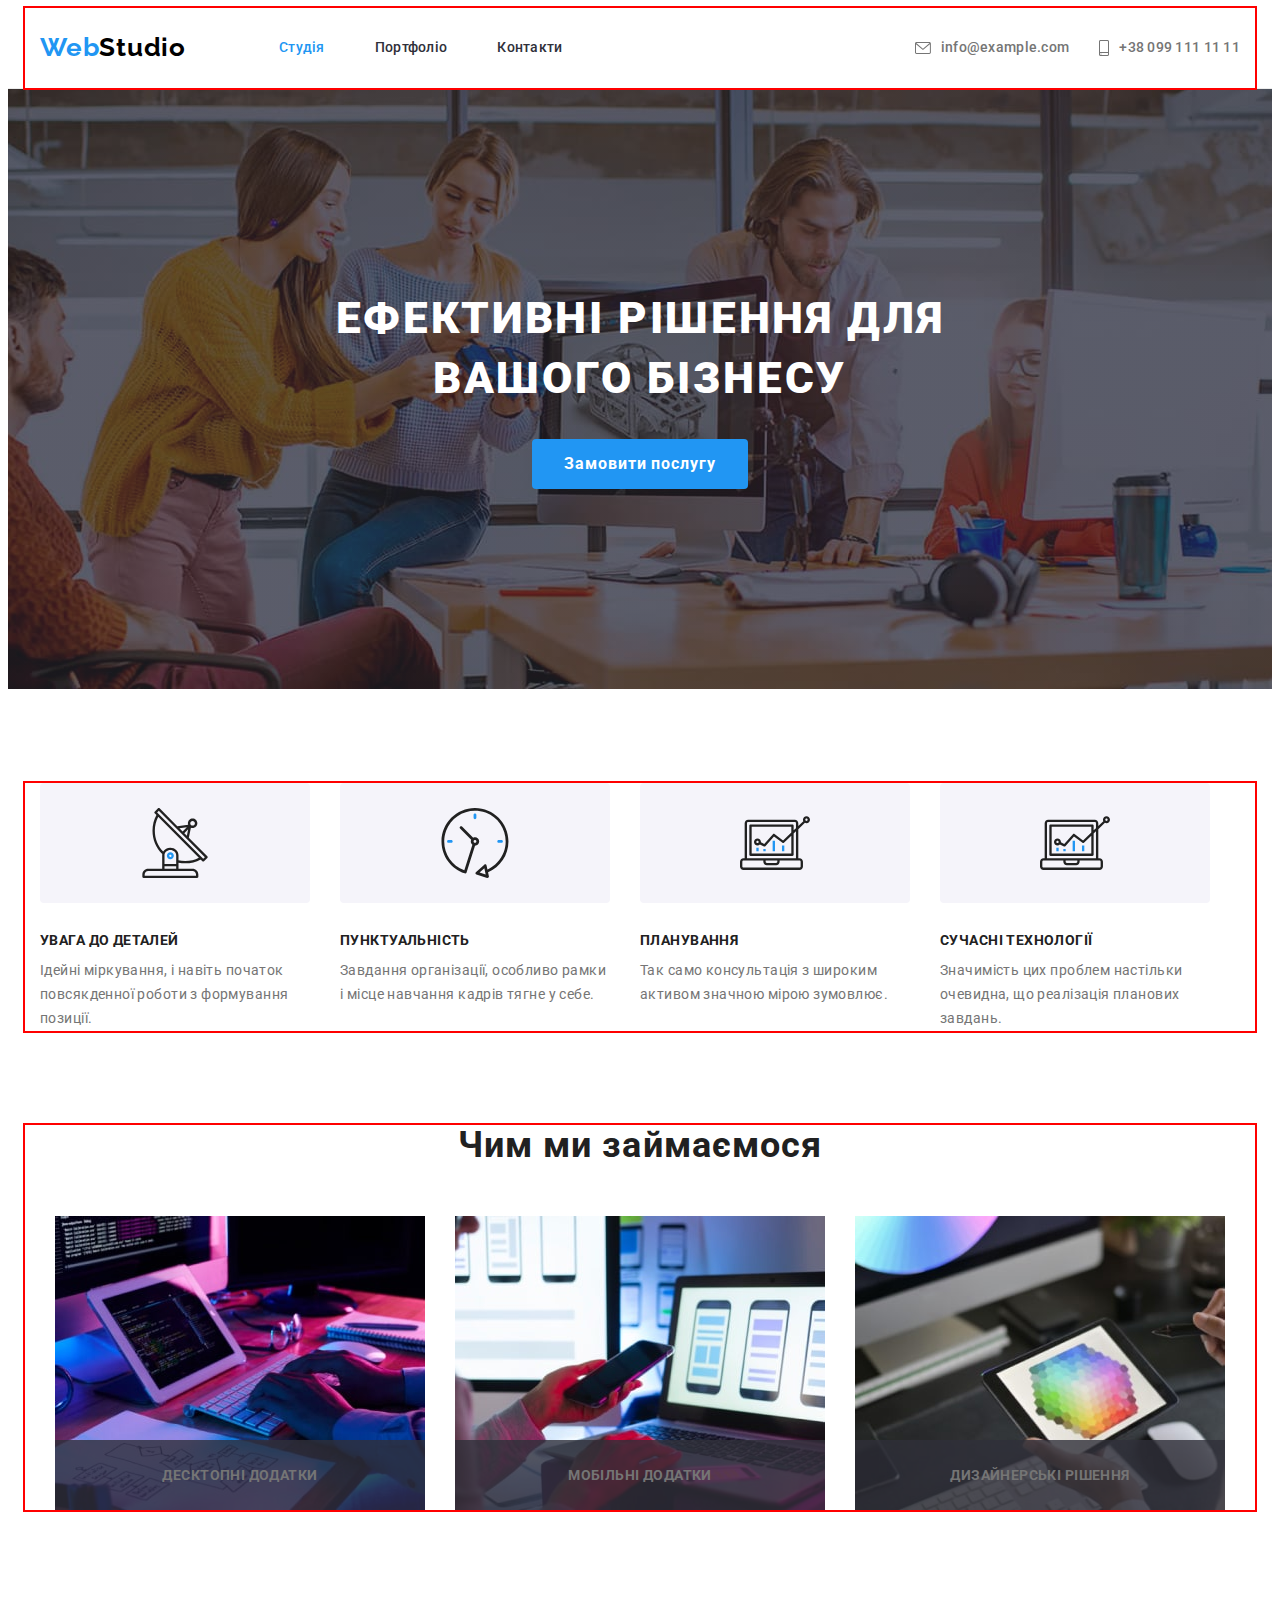
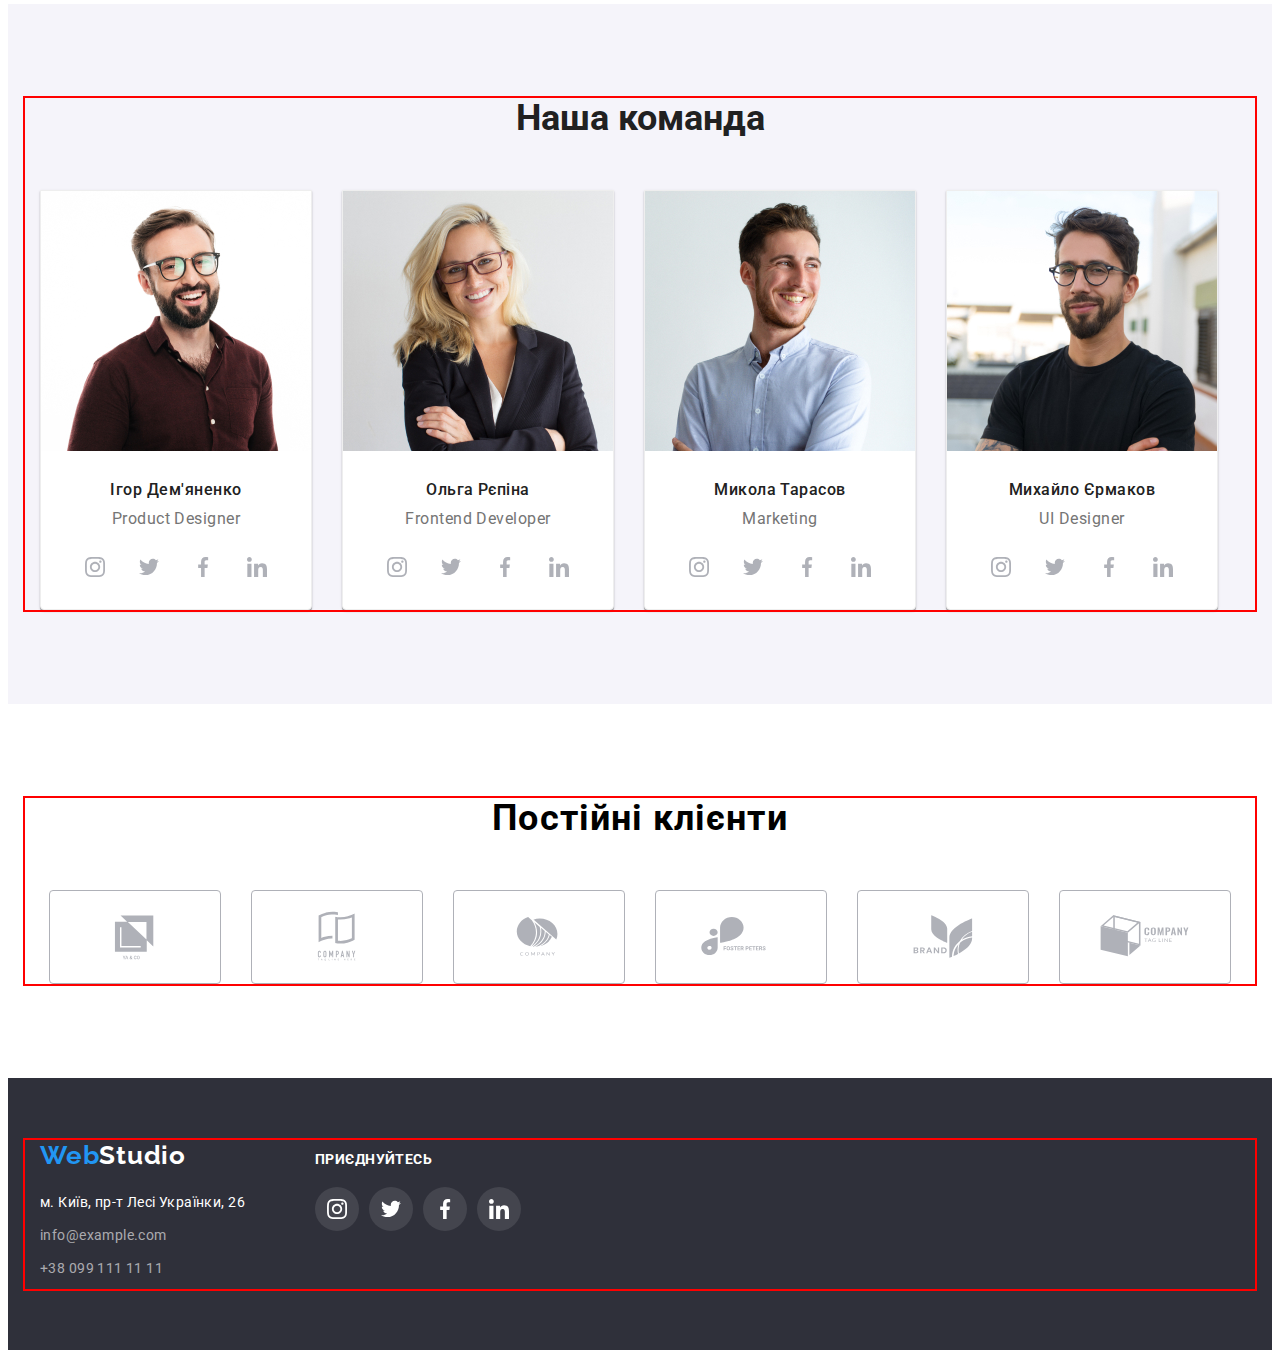
==== index.html @ c5086f55 "add" ====
<!DOCTYPE html>
<html lang="en">
<head>
    <meta charset="UTF-8">
    <meta http-equiv="X-UA-Compatible" content="IE=edge">
    <meta name="viewport" content="width=device-width, initial-scale=1.0">
    <title>WebStudio</title>
    <link rel="preconnect" href="https://fonts.googleapis.com"/>
<link rel="preconnect" href="https://fonts.gstatic.com" crossorigin/>
<link href="https://fonts.googleapis.com/css2?family=Raleway:wght@700&family=Roboto:wght@400;500;700;900&display=swap" rel="stylesheet">
<link
rel="stylesheet"
href="https://cdnjs.cloudflare.com/ajax/libs/modern-normalize/1.1.0/modern-normalize.min.css"
integrity="sha512-wpPYUAdjBVSE4KJnH1VR1HeZfpl1ub8YT/NKx4PuQ5NmX2tKuGu6U/JRp5y+Y8XG2tV+wKQpNHVUX03MfMFn9Q=="
crossorigin="anonymous"
referrerpolicy="no-referrer"
/>

<link
rel="stylesheet"
href="https://cdnjs.cloudflare.com/ajax/libs/animate.css/4.1.1/animate.min.css"
/>
<link href="https://unpkg.com/aos@2.3.1/dist/aos.css" rel="stylesheet">
<link rel="stylesheet" href="./css/index.css" />
</head>
<body>
   

        <!--======================HEADER======================================-->
 
       <header class="header-page">
        
             <div class="container main">
            <a class="header-logo" href="index.html">Web<span class="logo-accent">Studio</span></a>
            
            <nav class="nav-container">
            <ul class="site-nav list">
            <li class="item">
                <a href="index.html" class= "current link">Студія</a>
            </li>
            <li class="item">
                <a href="portfolio.html" class=" link">Портфоліо</a>
            </li>
            <li class="item">
                <a href="index.html" class=" link">Контакти</a>
            </li>
         

    </ul>
    </nav>
       <ul class="header-contact">
            <li class="item">
                <a href="mailto:info@example.com" class="link">
                    <svg class="smartphone-icon icon" width="16" height="12">
                        <use href="./images/icons.svg#icon-envelope-1">

                        </use></svg>info@example.com</a></li>
            
            <li class="item">
                <a href="tel:+380991111111" class="link">
                    <svg class="smartphone-icon icon" width="10" height="16">
                        <use href="./images/icons.svg#icon-smartphone-1">

                        </use></svg>+38 099 111 11 11</a></li>
        </ul>
    
    
</div>
    
    


</header>
  

<main>

    <!--===========================HERO=======================================-->
    
    
            <section class="hero">
                <div class="hero-content">
                
                    <h1 class="hero-title">
                        Ефективні рішення для  вашого бізнесу
                    </h1>
                    <button class="button primary btn"  data-modal-open type="button"  >Замовити послугу</button>
                
                </section>
            </div>
        
        
     
        
        <!--======================FEATURES=====================================-->
        
            <section class="features">
             <div class="container">   
                <ul class="features-list list">
                
            <li class="item">
                <div class="features-box">
                    <svg class="features-pic" width="70" height="70">
                        <use href="./images/icons.svg#icon-antenna">

                        </use>
                    </svg>
                </div>
                    <h3 class="features-title">
                    увага до деталей</h3>
                
                  
                    
                <p class="features-text">
                    Ідейні міркування, і навіть початок 
                    повсякденної роботи з формування позиції.
                
                </p>
                
            </li>
            
                <li class="item">
                    <div class="features-box">
                        <svg class="features-pic" width="70" height="70">
                            <use href="./images/icons.svg#icon-clock">
    
                            </use>
                        </svg>
                    </div>
            <h3 class="features-title">
                    пунктуальність</h3>
                
                <p class="features-text">
                    Завдання організації, особливо рамки і
                     місце навчання кадрів тягне у себе.
                </p></li>
    
                
                <li class="item">
                    <div class="features-box">
                        <svg class="features-pic" width="70" height="70">
                            <use href="./images/icons.svg#icon-diagram">
    
                            </use>
                        </svg>
                    </div>
                <h3 class="features-title">
                    планування
                </h3>
                
                    <p class="features-text">
                    Так само консультація з широким
                     активом значною мірою зумовлює.
                    </p> 
                </li>
    
                <li class="item">
                    <div class="features-box">
                        <svg class="features-pic" width="70" height="70">
                            <use href="./images/icons.svg#icon-diagram">
    
                            </use>
                        </svg>
                    </div>
                <h3 class="features-title">
                    Сучасні технології
                </h3>
    
                 <p class="features-text">
    
                        Значимість цих проблем настільки очевидна,
                         що реалізація планових завдань.
                    </p>
    
    
    
                </li>
    
                   
    
                
    
                </ul>
    </div>
            </section>
        

       
       <!--============================FEATURES================================================-->
       
       
        
            <section class="section">
              <div class="container">  
                  <h2 class="section-title">
                    Чим ми займаємося
                  </h2> 
                <ul class="section-list">
                    <li class="section-item">
                        
                        <img src="./images/img-1.jpg" alt="написання програм" width="370" height="294"/>
                        <p class="picture">Десктопні додатки</p>
                    </li> 
                    <li class="section-item">
                        <p class="picture">Мобільні додатки</p>
                        <img src="./images/img-2.jpg" alt="написання застосунків" width="370" height="294"/>
                    </li> 
                    
                    <li class="section-item">
                        <p class="picture">Дизайнерські рішення</p>
                        <img src="./images/img-3.jpg" alt="Дизайнерські рішення" width="370" height="294"/>
                    </li>
                </ul>
            </div>
            </section>
        



        <!--==================================TEAM=====================================================-->
       
            <section class="team">
              <div class="container">  
                <h2 class="team-title">
                    Наша команда
                </h2>
    
                <ul class="team-list">
                    <li class="team-item">
                        <img src="./images/team-img-1.jpg" alt="igor" />
                        <div class="peter">
                        <h3 class="team-name">Ігор Дем'яненко</h3>
                        <p class="team-position">
                            Product Designer
                        </p>
                        <ul class="team-social">
                            <li class="social-item">
                                <a class="social-link" href="">
                                    <svg class="social-icon" width="20" height="20">
                                    <use href="./images/icons.svg#icon-instagram">

                                    </use>
                                </a></svg></li>
                            <li class="social-item">
                                <a class="social-link" href="">
                                    <svg class="social-icon" width="20" height="20">
                                    <use href="./images/icons.svg#icon-twitter">

                                    </use>
                                </a></svg></li>
                            <li class="social-item">
                                <a class="social-link" href="">
                                    <svg class="social-icon" width="20" height="20">
                                    <use href="./images/icons.svg#icon-facebook">

                                    </use>
                                </a></svg></li>
                            <li class="social-item">
                                <a class="social-link" href="">
                                    <svg class="social-icon" width="20" height="20">
                                        <use href="./images/icons.svg#icon-linkedin">  

                                        </use></svg>
                                </a></li>
    
                        </ul></div>
    
    
                    </li> 
                    <li class="team-item">
                        <img src="./images/team-img-2.jpg" alt="olga"/>
                        <div class="peter">
                        <h3 class="team-name">Ольга Рєпіна</h3>
                        <p class="team-position">
                            Frontend Developer
                        </p>
                        <ul class="team-social">
                            <li class="social-item">
                                <a class="social-link" href="">
                                    <svg class="social-icon" width="20" height="20">
                                    <use href="./images/icons.svg#icon-instagram">

                                    </use>
                                </a></svg></li>
                            <li class="social-item">
                                <a class="social-link" href="">
                                    <svg class="social-icon" width="20" height="20">
                                    <use href="./images/icons.svg#icon-twitter">

                                    </use>
                                </a></svg></li>
                            <li class="social-item">
                                <a class="social-link" href="">
                                    <svg class="social-icon" width="20" height="20">
                                    <use href="./images/icons.svg#icon-facebook">

                                    </use>
                                </a></svg></li>
                            <li class="social-item">
                                <a class="social-link" href="">
                                    <svg class="social-icon" width="20" height="20">
                                        <use href="./images/icons.svg#icon-linkedin">  

                                        </use></svg>
                                </a></li>
                        </ul></div>
                    </li>
                    <li class="team-item">
                        <img src="./images/team-img-3.jpg" alt="nikolay"/>
                        <div class="peter">
                        <h3 class="team-name">Микола Тарасов</h3>
                        <p class="team-position">
                            Marketing
                        </p>
                    <ul class="team-social">
                        <li class="social-item">
                            <a class="social-link" href="">
                                <svg class="social-icon" width="20" height="20">
                                <use href="./images/icons.svg#icon-instagram">

                                </use>
                            </a></svg></li>
                        <li class="social-item">
                            <a class="social-link" href="">
                                <svg class="social-icon" width="20" height="20">
                                <use href="./images/icons.svg#icon-twitter">

                                </use>
                            </a></svg></li>
                        <li class="social-item">
                            <a class="social-link" href="">
                                <svg class="social-icon" width="20" height="20">
                                <use href="./images/icons.svg#icon-facebook">

                                </use>
                            </a></svg></li>
                        <li class="social-item">
                            <a class="social-link" href="">
                                <svg class="social-icon" width="20" height="20">
                                    <use href="./images/icons.svg#icon-linkedin">  

                                    </use></svg>
                            </a></li>
                    </ul>    
                    </div>
                    </li>
    
                    <li class="team-item">
                        <img src="./images/team-img-4.jpg" alt="mihail"/>
                        <div class="peter">
                        <h3 class="team-name">Михайло Єрмаков</h3>
                        <p class="team-position">
                            UI Designer
                        </p>
                     <ul class="team-social">
                        <li class="social-item">
                            <a class="social-link" href="">
                                <svg class="social-icon" width="20" height="20">
                                <use href="./images/icons.svg#icon-instagram">

                                </use>
                            </a></svg></li>
                        <li class="social-item">
                            <a class="social-link" href="">
                                <svg class="social-icon" width="20" height="20">
                                <use href="./images/icons.svg#icon-twitter">

                                </use>
                            </a></svg></li>
                        <li class="social-item">
                            <a class="social-link" href="">
                                <svg class="social-icon" width="20" height="20">
                                <use href="./images/icons.svg#icon-facebook">

                                </use>
                            </a></svg></li>
                        <li class="social-item">
                            <a class="social-link" href="">
                                <svg class="social-icon" width="20" height="20">
                                    <use href="./images/icons.svg#icon-linkedin">  

                                    </use></svg>
                            </a></li>
                     </ul></div>   
                    </li>
                </ul>
    </div>
    
            </section>

        <!--==================================================CLIENTS==================================================-->

            <section class="client section">
                <div class="container">
                    
                    <h2 class="client-title">
                        Постійні клієнти
                    </h2>
                    <ul class="client-list list">
                        <li class="client-item list">
                            <a class="client-size">
                            <svg class="client-icon" width="100" height="60">
                                <use href="./images/icons.svg#icon-Logo-1"></use>
                            </svg></a>


                        </li>
                        <li class="client-item list">
                            <a class="client-size">
                                <svg class="client-icon" width="100" height="60">
                                    <use href="./images/icons.svg#icon-logo-2"></use>
                                </svg>
                            </a>

                        </li>
                        <li class="client-item list">
                            <a class="client-size">
                                <svg class="client-icon" width="100" height="60">
                                    <use href="./images/icons.svg#icon-logo-3"></use>
                                </svg>
                            </a>

                        </li>
                        <li class="client-item list">
                            <a class="client-size">
                                <svg class="client-icon" width="100" height="60">
                                    <use href="./images/icons.svg#icon-Logo-4"></use>
                                </svg>
                            </a>

                        </li>
                        <li class="client-item list">
                            <a class="client-size">
                                <svg class="client-icon" width="100" height="60">
                                    <use href="./images/icons.svg#icon-Logo-5"></use>
                                </svg>
                            </a>

                        </li>
                        <li class="client-item list">
                            <a class="client-size">
                                <svg class="client-icon" width="100" height="60">
                                    <use href="./images/icons.svg#icon-Logo-6"></use>
                                </svg>
                            </a>

                        </li>
                        

                    </ul>
                    
                    

                    

                </div>

            </section>
            
        </main>
       


    <!--==================================FOOTER=========================================-->
    
    <footer class="footer">
        
        <div class="container">
            <div class="footer-content">
            <a class="footer-logo" href="index.html">Web<span class="footer-logo-accent">Studio</span></a>
             <address class="footer-address">
                <ul>
                <li><a href="https://goo.gl/maps/PpddBH2XxNR83ZDW7" target="_blank" rel="noopener noreferrer nofollow" class="footer-address-link">м. Київ, пр-т Лесі Українки, 26</a></li>
    
                
                    <li><a href="mailto:info@example.com" class="footer-address-contact">info@example.com</a></li>
                    <li><a href="tel:+380991111111" class="footer-address-contact">+38 099 111 11 11</a></li>
                </ul>
             </address>
            </div>
             <div class="footer-social">
                
                    <p class="footer-title">приєднуйтесь</p>
                    <ul class="footer-list list" >
                    <li class="footer-item">
                        <a class="footer-link" href="">
                    <svg class="footer-icon" width="20" height="20">
                        <use href="./images/icons.svg#icon-instagram"></use>
                    </svg></a>

                    </li>

                    <li class="footer-item">
                        <a class="footer-link" href="">
                    <svg class="footer-icon" width="20" height="20">
                        <use href="./images/icons.svg#icon-twitter"></use>
                    </svg></a>

                    </li>

                    <li class="footer-item">
                        <a class="footer-link" href="">
                    <svg class="footer-icon" width="20" height="20">
                        <use href="./images/icons.svg#icon-facebook"></use>
                    </svg></a>

                    </li>

                    <li class="footer-item">
                        <a class="footer-link" href="">
                            <svg class="footer-icon" width="20" height="20">
                                <use href="./images/icons.svg#icon-linkedin">  

                                </use></svg>
                        </a></li>

                    
                    



                    </ul>
             </div>
           </div>
        </div> 
         
    </footer>
    <div class="backdrop is-hidden" data-modal>
        <div class="modal">
            <button type="button" class="modal-btn" data-modal-close>
                <svg class="modal-close-icon" withd="18" height="18">
                    <use href="./images/icons.svg#icon-close-black"></use>
                </svg>
            </button>
            <p class="modal-title">Залиште свої дані, ми вам передзвонимо</p>
            <form>
               <label>
                <span class="modal-label-text">Ім'я</span>
                <input type="text" class="modal-input" name="user-name" placeholder="Введіть ім'я" required/>
                <span class="modal-label-text">Телефон</span>
                <input type="text" class="modal-input" name="user-tel" placeholder="+380 (96) 111-11-11"required
                pattern="[\+]\d{3}\s[\(]\d{2}[\)]\s\d{3}[\-]\d{2}[\-]\d{2}"/>
                <span class="modal-label-text">Пошта</span>
                <input type="text" class="modal-input" name="user-email" placeholder="Введіть пошту"required/>
                </label> 

                <div class="modal-field">
                    <label for="user-text" class="modal-label">Коментар</label>
                    <textarea name="user-text" id="user-text" cols="30" rows="10" class="modal-coment" placeholder="Введіть текст"></textarea>
                </div>
                <fieldset>
                    <legend>

                    </legend>
                    <label for="big"></label>
                    <input type="radio" id="big" name="big">
                    
                </fieldset>
                <button type="submit">Відправити</button>

            </form>
        </div>
    </div>
    <script src="https://unpkg.com/aos@2.3.1/dist/aos.js"></script>
    <script>
        AOS.init();
      </script>
      <script src="./js/modal.js"></script>
        
</body>
</html>
---- css/index.css ----
:root{
    --primary-text-color: #FFFFFF;
    --primary-bg-color: #F5F4FA;
    --dark-bg-color: #2F303A;
    --title-text-color:#000000;
    --accent-color:#2196F3;
    --first-contrast-text-color: #757575; 
    
    --text-color-contrast: #AFB1B8; 
    }


    p,
    h1,
    h2,
    h3,
    h4,
    h5,
    h6 {
        margin: 0;
    }

    ul,ol{
        margin:0;
        padding-left: 0;
    }

body {
    font-family: 'Roboto', sans-serif;
   
}





.link-current,.link {
    text-decoration: none;
    list-style-type:none;
    }
    a {
        text-decoration:none;
    }
    ul {
        list-style: none;
    }

    .visually-hidden {
        position: absolute;
        white-space: nowrap;
        width: 1px;
        height: 1px;
        overflow: hidden;
        border: 0;
        padding: 0;
        clip: rect(0 0 0 0);
        clip-path: inset(50%);
        margin: -1px;
      }

      img {
        display: block;
      }


      


      
/*==========================================HEADER=================================================*/

.container{
    padding-left: 15px;
    padding-right: 15px;
   
   /*outline: 2px solid tomato;*/
   
    width: 1200px;
    margin: 0 auto;
    outline: 2px solid red;
}

.container.main {
    display: flex;
    align-items: center;
    
   
}

.site-nav.list .link::after{
content: '';

display: block;
width: 100%;
height: 4px;
background-color: #2196F3;
position: absolute;
left: 0;
bottom: 0;
display: none;
border-radius: 2px;

}

.site-nav.list .link:hover::after{
display: block;
}




.site-nav.list{
   
    display: flex;
    gap: 50px;
}








.header-page{
    background-color: var(--primary-text-color);
    border-bottom: 1px solid #ececec;
}



.header-logo{
    font-family: 'Raleway';
font-weight: 700;
font-size: 26px;
line-height: 1.19;
letter-spacing: 0.03em;
color: var(--accent-color); 
margin-right: 93px;
padding-top: 24px;
padding-bottom: 25px;

 

}

.logo-accent{
font-weight: 700;
font-size: 42;
line-height: 1.19;
letter-spacing: 0.03em;
color: var(--title-text-color);
 }

 .site-nav .link{

        font-weight: 500;
        font-size: 14px;
        line-height: 1.14;
        letter-spacing: 0.02em;
        
        color: var(--dark-bg-color)
    }
    .site-nav.list .link{
        position: relative;
    }

    .current.link{
        font-weight: 500;
        font-size: 14px;
        line-height: 1.14;
        letter-spacing: 0.02em;
        color: var(--accent-color); 
    }

    .site-nav .link {
        display: block;
        padding-top: 32px;
        padding-bottom: 32px;}

    

    
    
    .header-contact{
        display: flex;
    margin-left: auto;
     gap: 30px;

        }

        .header-contact .icon{
            margin-right:   10px;
            
        }

        .header-contact .icon{
           fill: #757575; 
        }
    
    
    
    
      
        
    .header-contact .link{
        
        align-items: center;
       display: flex;
        font-weight: 500;
        font-size: 14px;
        line-height: 1.14;
        letter-spacing: 0.02em;
        color: #757575;
        }
       
    
    
        .logo-accent:hover,
        .logo-accent:focus{
    color: var(--accent-color);
        } 
    
    
        .site-nav .link:hover,
    .header-contact .link:hover,
    .header-contact .link:hover{
            color: var(--accent-color);
            text-align:left;
        }
    
        .header-contact .link:focus,
    .header-contact .link:focus,
    .header-contact .link:focus{
        fill: var(--accent-color);
        text-align:left;
        
    
    }

    

    .header-contact .icon:focus,
     .link:focus .icon,
     .link:hover .icon{
        fill: var(--accent-color);
        text-align:left;
        
    
    }
    





/*===============================================BUTTONS=============================================*/

    .button.secondary{
        cursor: pointer;
        padding: 6px 22px;
        font-family: 'Roboto';
        font-weight: 500;
        font-size: 16px;
        line-height: 1.62;
        text-align: center;
        letter-spacing: 0.03em;
        background-color: #F5F4FA;
        color: var(--title-text-color);
        border: 0;
        border-radius: 4px;

        

border-radius: 4px;

    }

    .button{
        

        color: var(--accent-color);
        background-color: var(--primary-text-color);

        padding: 10px 32px 10px 32px;
        color: var(--title-text-color);
        
        
    }

   

    .button-list .current,
    .button.secondary:hover,
    .button.secondary:focus{
        color: var(--primary-text-color);
        background-color: var(--accent-color);
        box-shadow: 0px 4px 4px rgba(0, 0, 0, 0.15);
    }


    .button-list{

    display: flex;
     margin-bottom: 50px;
     justify-content: center;
 
      
    }


    .button-list .btn+.btn {
        margin-left: 8px;
         }






/*==========================================HERO======================================================*/

.hero {
        
        
        background-color:#2F303A;
        color: #FFFFFF;
    }

    .hero{
       max-width: 1600px;
        height: 600px;
        outline: 1ps solid black;
        margin-left: auto;
        margin-right: auto;
        
        background-repeat: no-repeat;
        background-position: center;
        background-size: cover;
        background-image:linear-gradient( to right, rgba(47,48,58,0.5),
                     rgba(47,48,58,0.5)), url(../images/img-header.jpg);
    }
    

    .hero-content{
        
        padding-top: 200px;
        padding-bottom: 200px;
        text-align: center;
        

    }

.hero-title{
font-weight: 900;
font-size: 44px;
line-height: 1.36;
margin-bottom: 30px;
max-width: 696px;
text-align: center;
letter-spacing: 0.06em;
text-transform: uppercase;
margin-left: auto;
margin-right: auto;
        display: flex;

color: #FFFFFF;

    }
   
.button.primary {
    color: var(--primary-text-color);
    background-color: var(--accent-color);
    font-weight: 700;
        line-height: 1.87;
        display: flex;
        cursor: pointer;
        padding: 10px 32px 10px 32px;
        align-items: center;
        text-align: center;
        letter-spacing: 0.06em;
        margin:auto;
        font-family: inherit;
        border-radius: 4px;
        
        border: transparent;
    font-size: 16px;

   }

   .button.primary:hover,
   .button.primary:focus{
    background-color: rgba(24, 140, 232, 1);
    color:  var(--first-contrast-text-color);
   
   }

   

   


    

    
    

/*===========================================FEATURES=======================================================*/

.features-list{
    display: flex;
}

.features-list .item{
    margin-right: 30px;
    width: 270px;
    min-height: 75px;
    
}

.features {
    padding-top: 94px;
    font-size: 14px;
    letter-spacing: 0.03em;
}

.features-list .item:last-child {
    margin-right: 0;
    }


.features-list {
    
}
.features-title {
font-weight: 700;
font-size: 14px;
line-height: 1.14;
letter-spacing: 0.03em;
text-transform: uppercase;
margin-bottom: 10px;
color: #212121;
padding-top: 30px;


}
.features-item {
}
.features-text {
    font-weight: 400;
font-size: 14px;
line-height: 1.71;


letter-spacing: 0.03em;

color: #757575;
}

.features-box{
    display: flex;
    width: 270px;
    height: 120px;
    background: #F5F4FA;
    border-radius: 4px;
    align-items: center;
    justify-content: center;
}


/*=========================================SECTION========================================================*/

.section-list{
    display: flex;
    gap: 30px;
    justify-content: center;
    position: relative;

}


.picture{
    display: flex;
  width: 370px;
  position: absolute;
  bottom: 0;
  height: 70px;
  align-items: center;
  font-weight: 700;
  font-size: 14px;
  line-height: 1. 14;
  letter-spacing: 0.03em;
  text-transform: uppercase;

  color: var(--first-contrast-text-color);
  background-color: rgba(47, 48, 58, 0.8);

  justify-content: center;
  
}



.section {
    padding-top: 94px;
    padding-bottom: 94px;
}
.section-title {
font-weight: 700;
font-size: 36px;
line-height: 1.16;
text-align: center;
letter-spacing: 0.03em;
margin-bottom: 50px;
color: #212121;
}
.section-list {
}
.srction-item {
}


/*=============================================TEAM=========================================================*/

.team {
    background-color: var(--primary-bg-color);
    padding-top: 94px;
    padding-bottom: 94px;
}
.team-title {
    margin-bottom: 50px;
    font-weight: 700;
    font-size: 36px;
    line-height: 1.16;
    text-align: center;

color: #212121;
}
.team-list {
    display: flex;
    gap: 30px;
}
.team-item {
    max-width: 270px;
    background: #FFFFFF;
    box-shadow: 0px 1px 3px rgba(0, 0, 0, 0.12),
     0px 1px 1px rgba(0, 0, 0, 0.14),
      0px 2px 1px rgba(0, 0, 0, 0.2);
border-radius: 0px 0px 4px 4px;
}
.team-name {
    font-weight: 500;
font-size: 16px;
line-height: 1.18;
margin-top: 10px;
margin-bottom: 10px;

text-align: center;
letter-spacing: 0.03em;

color: #212121;
}
.team-position {
    font-weight: 400;
font-size: 16px;
line-height: 1.18;
margin-bottom: 16px;


text-align: center;
letter-spacing: 0.03em;

color: #757575;
}
.team-social {
    display: flex;
    justify-content: center;
    gap: 10px;
   
   
}

.peter{
    padding: 20px 30px;
    
}
.team-item{
    width: calc((100% - 60px) / 3);
    background-color: var(--primary-text-color);
    border: 1px solid #EEEEEE;}

    .social-link{
    width: 44px;
    height: 44px;
    border-radius: 50%;
    background-color: var(--primary-text-color);
    display: flex;
    align-items: center;
    justify-content: center;
}

.social-icon{
    fill: #AFB1B8;
}

.social-link:hover,
.social-link:focus{
    background-color: var(--accent-color);
}

.social-link:hover .social-icon,
.social-link:focus .social-icon{
    fill: var(--primary-text-color);
}




/*===============================================CLIENTS=======================================================*/



.client-title {
   
   
    margin-bottom: 50px;
    font-weight: 700;
font-size: 36px;
line-height: 1.16;
text-align: center;
letter-spacing: 0.03em;
color: var(--title-text-color);
}
.client-list {
    display: flex;
    justify-content: center;
    gap: 30px;
}
.list {
    
}
.client-item {
}
.client-size {
    width: 100%;
    height: 100%;
    display: flex;
    align-items: center;
    justify-content: center;
}


.client-size {
    display: flex;
    justify-content: center;
    align-items: center;
    cursor: pointer;
    height: 92px;
    width: calc((1170px - 150px) / 6);
    background-color: var(--primary-text-color);
    border: 1px solid var(--text-color-contrast);
    border-radius: 4px;
    color: var(--text-color-contrast);
}
.client-icon {fill: currentColor;}

.client-icon {fill: currentColor;}
.client-size:hover, .client-size:focus {
    border-color: var(--accent-color);
    color: var(--accent-color);
}





/*===============================================FOOTER=======================================================*/



.footer {
    background-color: var(--dark-bg-color);
    
    padding-top: 62px;
    padding-bottom:  61px;
}

.footer .container {
    display: flex;
    align-items: baseline;
}




.footer-logo {
    
    font-family: 'Raleway';
    font-weight: 700;
    font-size: 26px;
    line-height: 1.19;
    letter-spacing: 0.03em;
    color: var(--accent-color); 
    margin-bottom: 20px;  
     
    
    
}

.footer-logo-accent{
font-weight: 700;
font-size: 42;
line-height: 1.19;
letter-spacing: 0.03em;
color: var(--primary-text-color);

}

.footer-logo-accent:hover,
.footer-logo-accent:focus{
color: var(--accent-color);

}





.footer-address {
    font-style: normal;
    font-size: 14px;
    line-height: 1.71;
    letter-spacing: 0.03em;
    margin-bottom: 9px;
    display: block;
    margin-top: 20px;
}
.pre-address {
    font-family: 'Roboto';
    font-style: normal;
    font-weight: 400;
    font-size: 14px;
    line-height: 1.71;
    
    letter-spacing: 0.03em;
    
    color: #FFFFFF;
    
}



.footer-address-contact{
    font-family: 'Roboto';
    font-style: normal;
    font-weight: 400;
font-size: 14px;
line-height: 1,71;


letter-spacing: 0.03em;
margin-top: 9px;

display: block;
        
color: rgba(255, 255, 255, 0.6);
}

.footer-address-link{
    font-family: 'Roboto';
    font-style: normal;
    font-size: 14px;
    line-height: 1.71;
    letter-spacing: 0.03em;
    margin-bottom: 9px;    
}

.footer-address-link:hover,
.footer-address-link:focus{
    color: var(--accent-color);

}

.footer-address-link{
    color: var(--primary-text-color);

}

.footer-address-contact:hover,
.footer-address-contact:focus{
color: var(--accent-color);

}

.footer-social{

    
        
        margin-left: 70px;
    
}

.footer-link{
    width: 44px;
    height: 44px;
    border-radius: 50%;
    display: flex;
    justify-content: center;
    align-items: center;
    fill: #FFFFFF;
    background-color: rgb(255,255,255,10%);
}

.footer-title{    
    margin-bottom: 20px;
    font-weight: 700;
    font-size: 14px;
    line-height: 1.143;
    letter-spacing: 0.03em;
    text-transform: uppercase;
    color: #FFFFFF;
    margin-bottom: 20px;
}




    .footer-social{
        margin-left: 70px;
    }

    .footer-list {
        display: flex;
    justify-content: center;
    gap: 10px;
    }


    .footer-link:hover,
.footer-link:focus{
    background-color: var(--accent-color);
}

.footer-link:hover .footer-icon,
.footer-link:focus .footer-icon{
    fill: var(--primary-text-color);
}





/*=========================================GALLERY===============================================*/

.main.galary {

    margin-top: 94px;
    margin-bottom: 50px;
}

.gallery-list{
    display: flex;
    flex-wrap: wrap;
    gap: 30px;
   
   
}

.photo{
    width: calc((100% - 60px) / 3);
    background-color: var(--primary-text-color);
    border: 1px solid #EEEEEE;
    cursor: pointer;
    
}

.content {
    padding: 20px 24px;
}







/*
.gallery.list>.photo {
    flex-basis: calc(100% / 3 - 30px);
    margin-left: +30px;
    margin-top: +30px;
    background-color: var(--primary-bg);
    
    
}*/









   


 

    .poster-title{
    
        
        font-weight: 700;
        color: var(--title-text-color);
        margin-bottom: 10px;
        font-size: 18px;
        line-height: 18px;
       
    
}

.poster-text {
    font-weight: 400;
font-size: 16px;
line-height: 1.8;


letter-spacing: 0.03em;

color: #757575;
}


.gallery-list .content {
    padding: 20px 24px;
    border: 1px solid #eeeeee;
    border-top: none;
    
}

.gallery-list .photo:hover, .gallery-list .photo:focus {
    box-shadow: 0px 1px 1px rgba(0, 0, 0, 0.12), 0px 4px 4px rgba(0, 0, 0, 0.06), 1px 4px 6px rgba(0, 0, 0, 0.16);
}


.portfolio-text{
    position: absolute;
    top: 0;
    left: 0;
    color: var(--primary-text-color);
    font-weight: 400;
    line-height: 1.5;
    background-color:  rgba(33, 150, 243, 0.9);
 padding: 40px;
height: 100%;
transform: translateY(100%);
transition: transform 300ms linear;
overflow: auto;

}

.portfolio-wrap{
    position: relative;
    overflow: hidden;
    
}

.photo:hover .portfolio-text{
    transform: translateY(0);
}



/*-==========================================MODAL=====================================================-*/

.backdrop{
    width: 100%;
    height: 100%;
    position: fixed;
    top:0;
    background-color: rgba(0, 0, 0, 0.2);
    transition: opasity 300ms linear,  visibility 300ms linear;
    transition: opacity 250ms cubic-bezier(0.4, 0, 0.2, 1), visibility 250ms cubic-bezier(0.4, 0, 0.2, 1);
}

.modal{
    width: 528px;
    min-height:  581px;
    background-color: var(--primary-text-color);
    position: absolute;
    top: 50%;
    left: 50%;
    transform: translate(-50%,-50%);
    transition: transform 250ms cubic-bezier(0.4, 0, 0.2, 1), opacity 250ms cubic-bezier(0.4, 0, 0.2, 1);
}

.modal{
    padding: 40px;
}

.modal-title{
    font-weight: 700;
font-size: 20px;
text-align: center;
margin-bottom: 20px;
}

.modal-label-text{
   
    font-size: 12px;
    margin-bottom: 5px;
    display: block;

}

.modal-coment{
    width: 100%;
    height: 100px;
    border: 1px solid rgba(33, 33, 33, 0.2);
    border-radius: 4px;
    resize: none;
    padding: 10px;
}

.modal-input{
    width: 100%;
    height: 40px;
    border: 1px solid rgba(33, 33, 33, 0.2);
border-radius: 4px;
margin-bottom: 28px;
}

.modal-input::placeholder, 
.modal-coment::placeholder{
font-size: 14px;
color: var(--first-contrast-text-color);
}

.modal-btn{
    width: 30px;
    height: 30px;
    border: 1px solid rgba(0, 0, 0, 0.1);
    border-radius: 50%;
    background-color: transparent;
    position: absolute;
    right : 10px;
    top: 10px;
    display: flex;
    align-items: center;
    justify-content: center;
    padding: 0;
    cursor: pointer;

}

.is-hidden{
    opacity: 0;
    visibility: hidden;
    pointer-events: none;
}
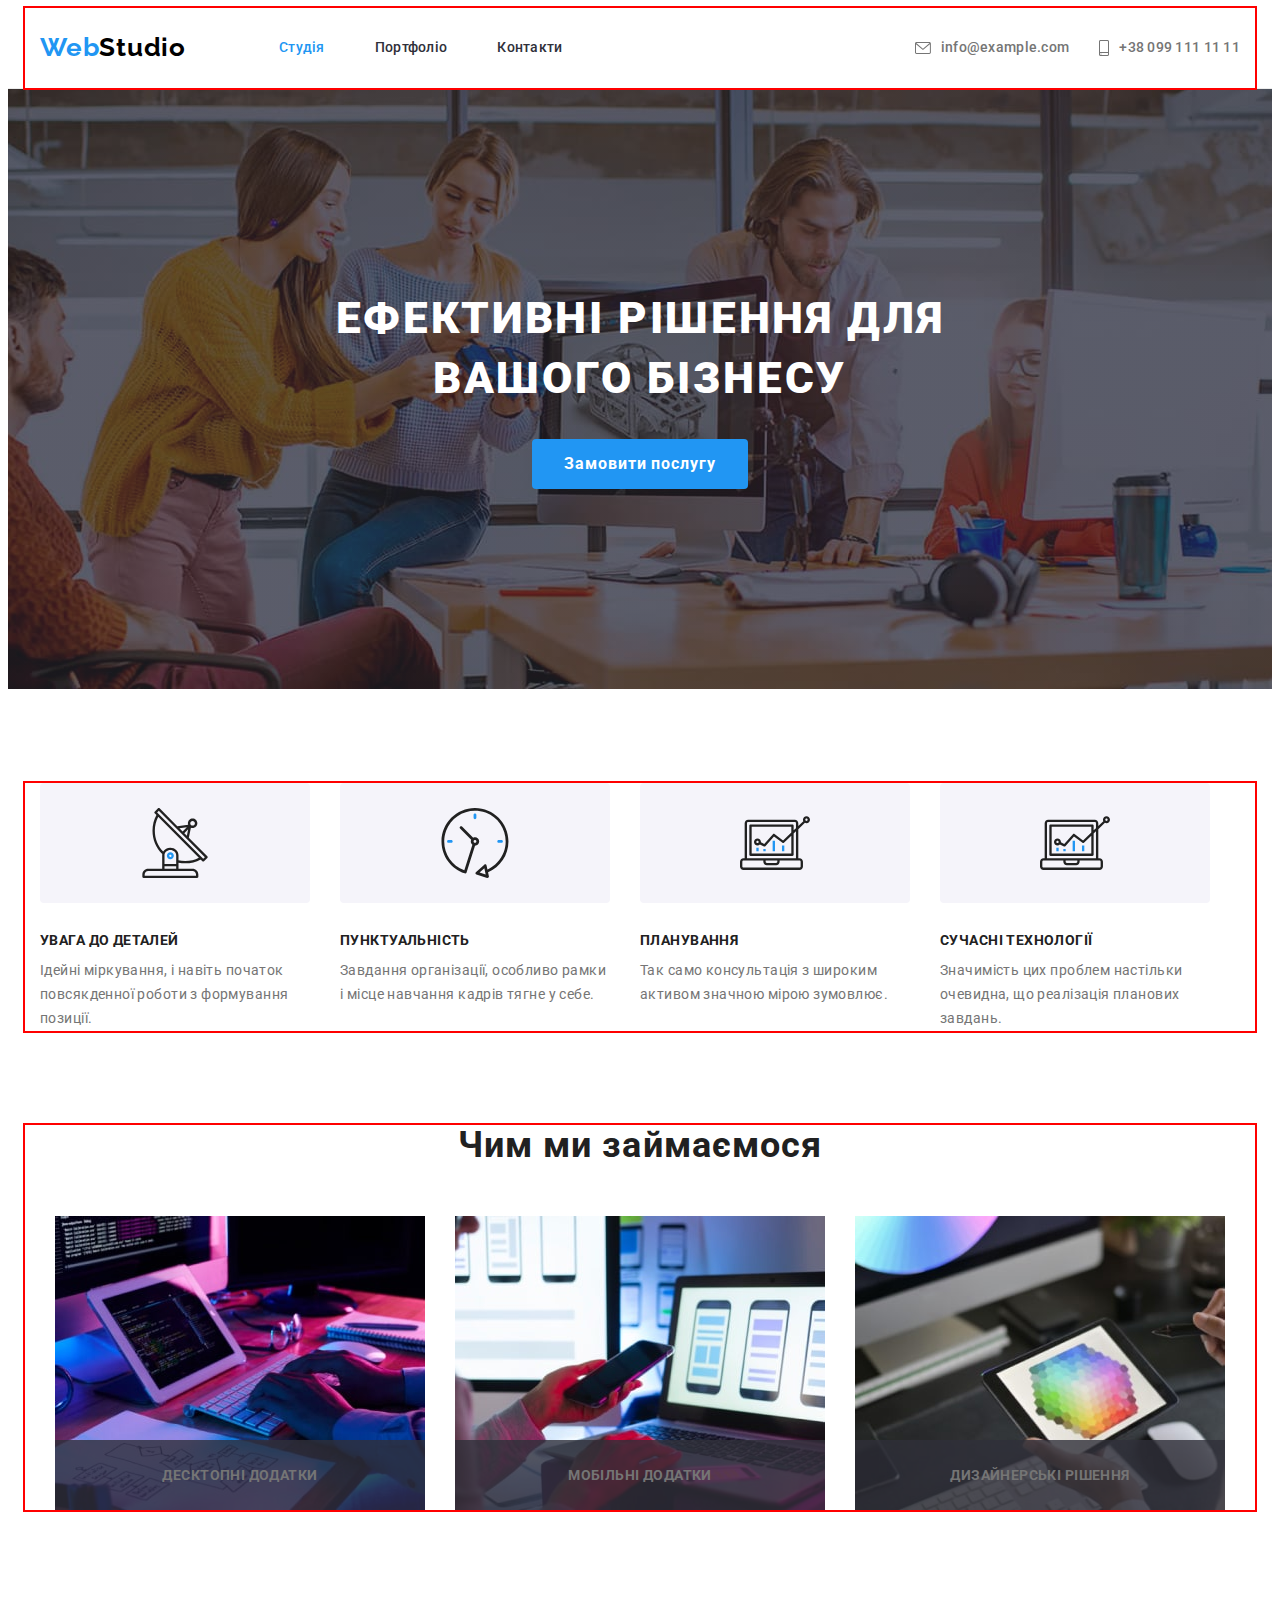
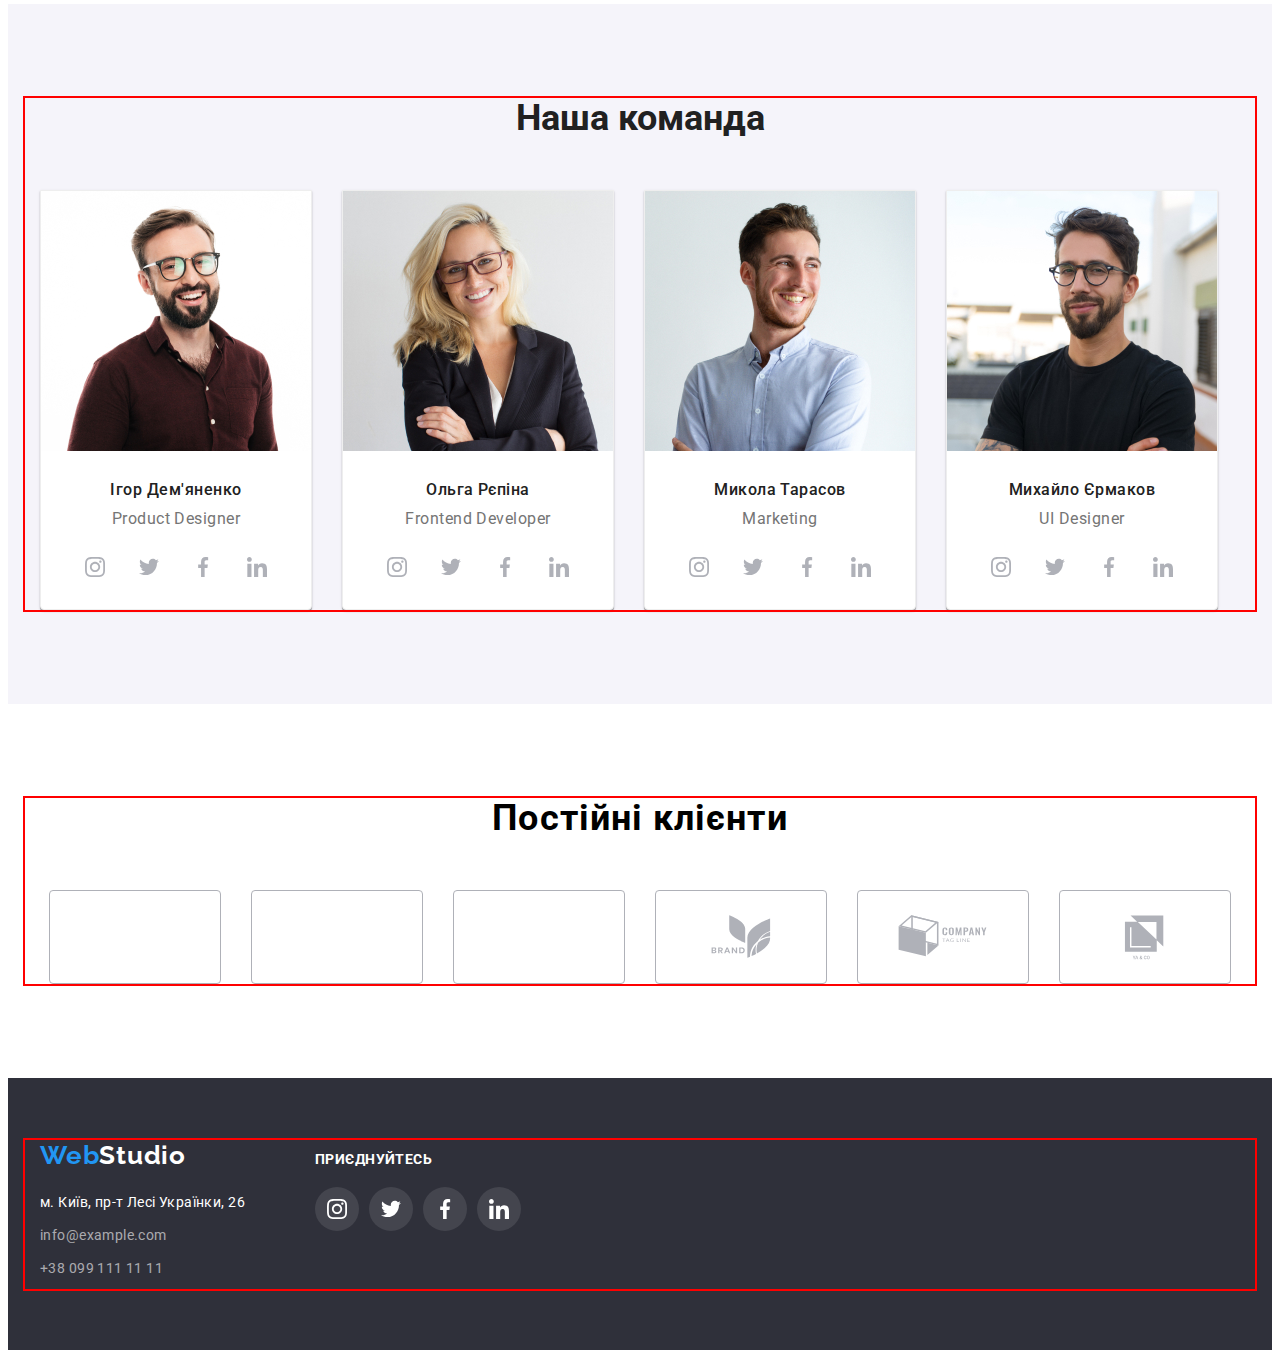
==== commit 4961e029: "add" ====
--- a/index.html
+++ b/index.html
@@ -537,6 +537,9 @@
                <label>
                 <span class="modal-label-text">Ім'я</span>
                 <input type="text" class="modal-input" name="user-name" placeholder="Введіть ім'я" required/>
+                <svg class="modal-input-icon">
+                    <use href="./images/icons.svg#icon-person-black"></use>
+                </svg>
                 <span class="modal-label-text">Телефон</span>
                 <input type="text" class="modal-input" name="user-tel" placeholder="+380 (96) 111-11-11"required
                 pattern="[\+]\d{3}\s[\(]\d{2}[\)]\s\d{3}[\-]\d{2}[\-]\d{2}"/>
@@ -553,7 +556,7 @@
 
                     </legend>
                     <label for="big"></label>
-                    <input type="radio" id="big" name="big">
+                    <input type="checkbox" id="big" name="big" value="big">
                     
                 </fieldset>
                 <button type="submit">Відправити</button>
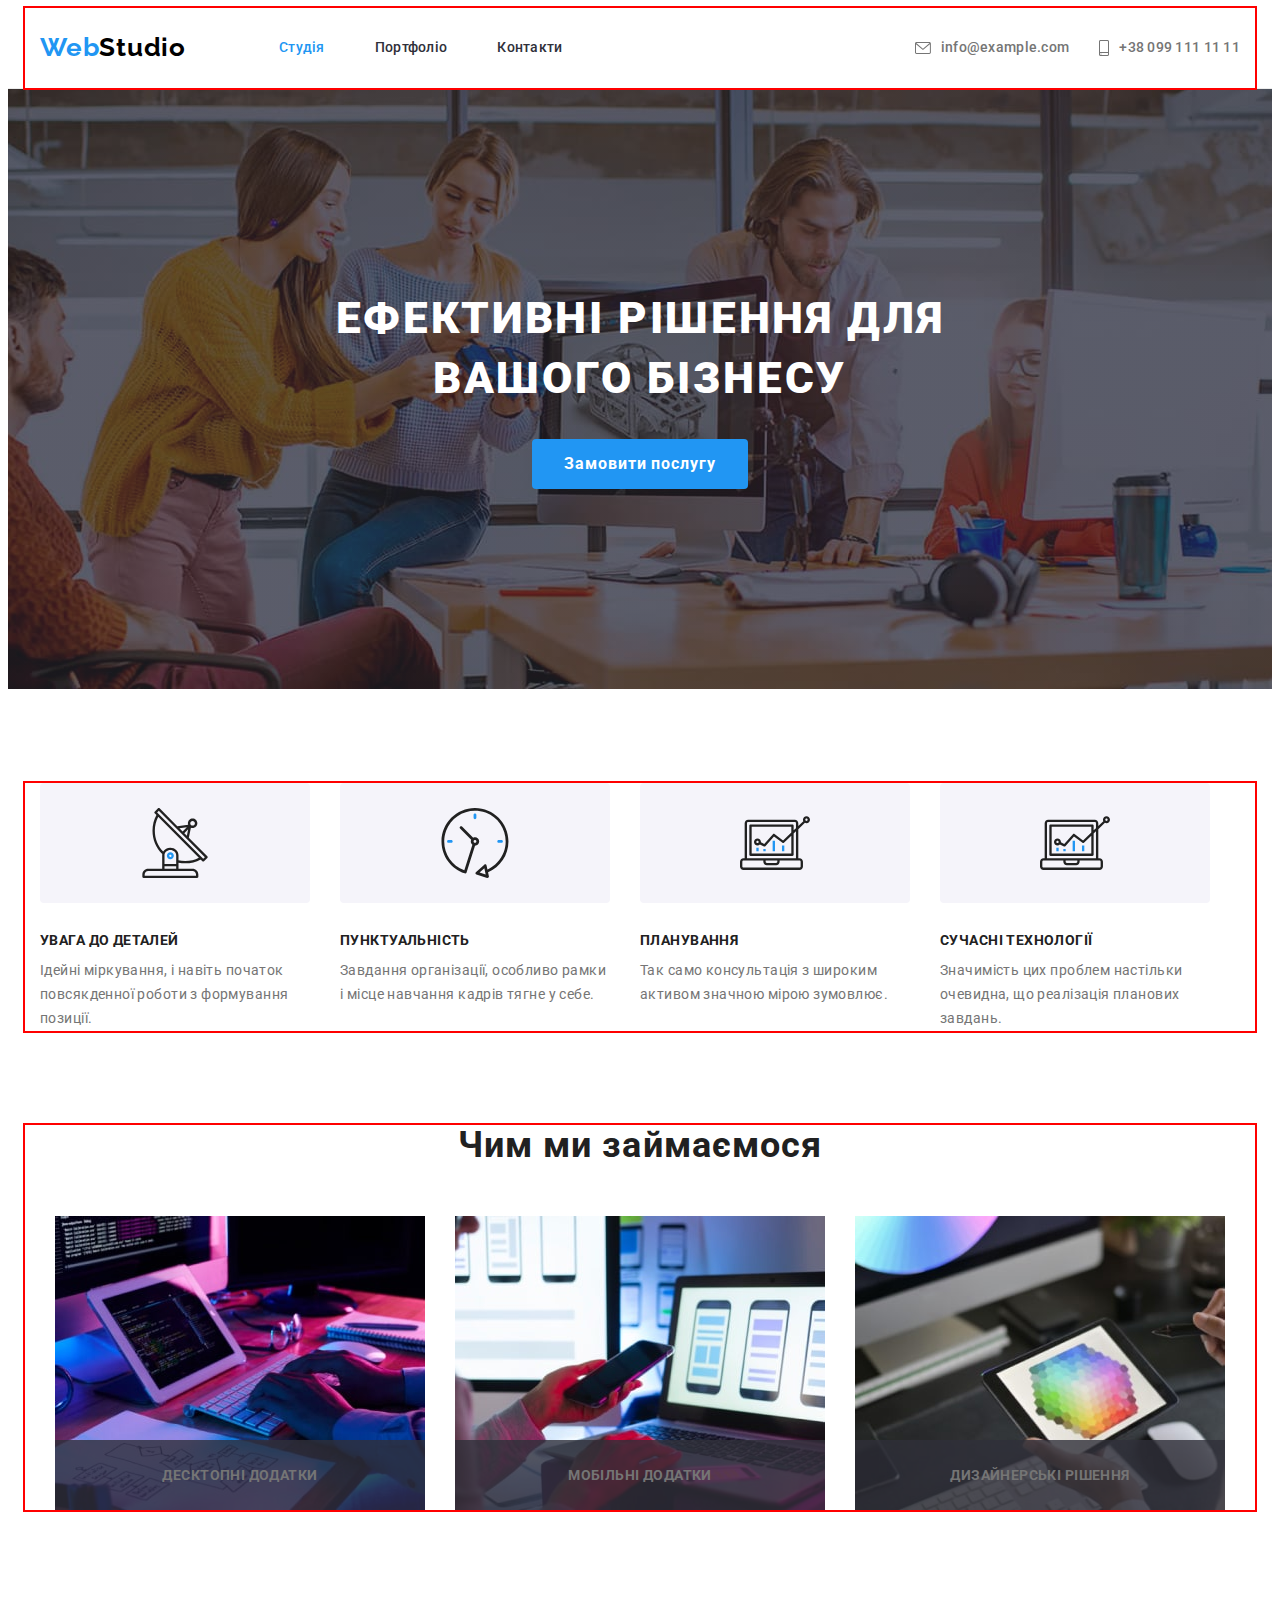
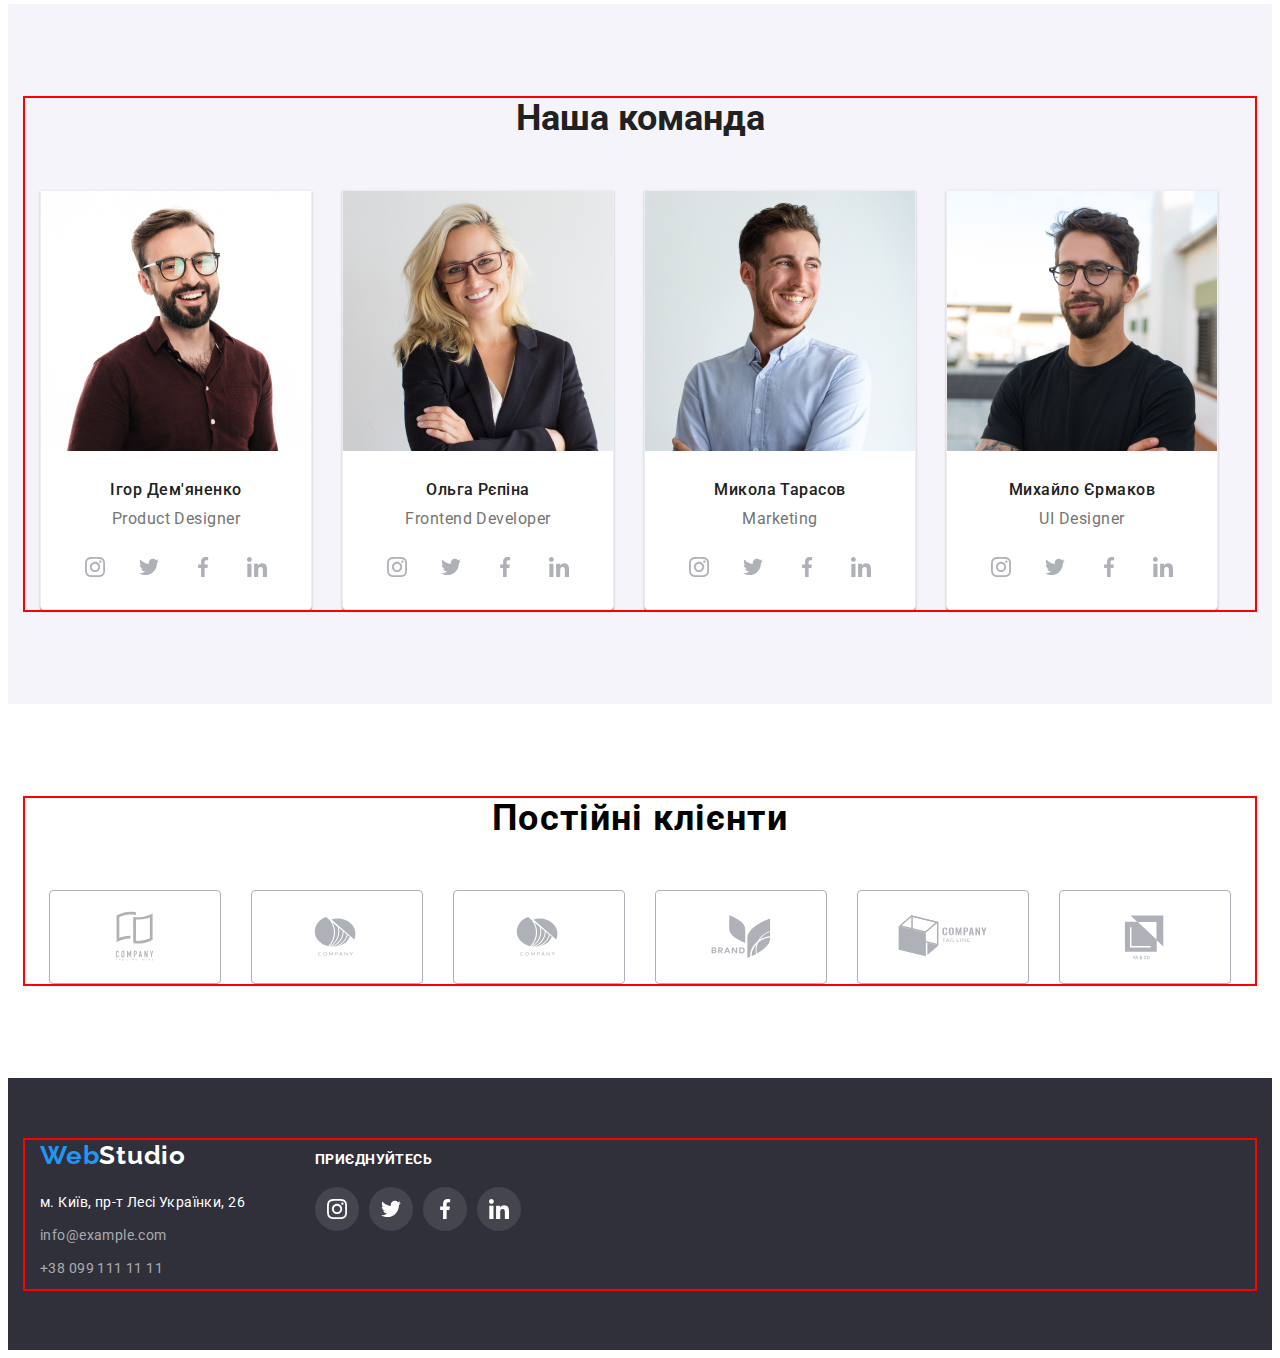
==== commit b86ffeb6: "aded new" ====
--- a/index.html
+++ b/index.html
@@ -400,7 +400,7 @@
                         <li class="client-item list">
                             <a class="client-size">
                             <svg class="client-icon" width="100" height="60">
-                                <use href="./images/icons.svg#icon-Logo-1"></use>
+                                <use href="./images/icons.svg#icon-logo-1"></use>
                             </svg></a>
 
 
@@ -525,6 +525,8 @@
         </div> 
          
     </footer>
+
+    <!=============================================MODAL================================================>
     <div class="backdrop is-hidden" data-modal>
         <div class="modal">
             <button type="button" class="modal-btn" data-modal-close>
@@ -532,38 +534,89 @@
                     <use href="./images/icons.svg#icon-close-black"></use>
                 </svg>
             </button>
+
+
+
+    <!==========================================MODAL-WINDOW==========================================>        
             <p class="modal-title">Залиште свої дані, ми вам передзвонимо</p>
-            <form>
-               <label>
+            <form class="modal-form">
+             <label>
                 <span class="modal-label-text">Ім'я</span>
-                <input type="text" class="modal-input" name="user-name" placeholder="Введіть ім'я" required/>
-                <svg class="modal-input-icon">
-                    <use href="./images/icons.svg#icon-person-black"></use>
-                </svg>
+                <span class="input-wrap">
+                    <input type="text"
+                class="modal-input"
+                name="user-name" required/>
+                
+                
+               <svg class="modal-input-icon" width="18" height="18">
+                <use href="./images/icons.svg#icon-person-black"></use>
+
+          </svg>
+                </span>
+
+            </label>
+            <label>
+
+
                 <span class="modal-label-text">Телефон</span>
-                <input type="text" class="modal-input" name="user-tel" placeholder="+380 (96) 111-11-11"required
-                pattern="[\+]\d{3}\s[\(]\d{2}[\)]\s\d{3}[\-]\d{2}[\-]\d{2}"/>
+                <span class="input-wrap">
+                    <input type="text"
+                class="modal-input"
+                name="user-name" required/>
+                
+                
+               <svg class="modal-input-icon" width="18" height="18">
+                <use href="./images/icons.svg#icon-phone-black"></use>
+
+          </svg>
+                </span>
+                
+            </label>
+            <label>
                 <span class="modal-label-text">Пошта</span>
-                <input type="text" class="modal-input" name="user-email" placeholder="Введіть пошту"required/>
-                </label> 
-
-                <div class="modal-field">
-                    <label for="user-text" class="modal-label">Коментар</label>
-                    <textarea name="user-text" id="user-text" cols="30" rows="10" class="modal-coment" placeholder="Введіть текст"></textarea>
-                </div>
-                <fieldset>
-                    <legend>
-
-                    </legend>
-                    <label for="big"></label>
-                    <input type="checkbox" id="big" name="big" value="big">
-                    
-                </fieldset>
-                <button type="submit">Відправити</button>
-
+                <span class="input-wrap">
+                    <input type="text"
+                class="modal-input"
+                name="user-name" required/>
+                
+                
+               <svg class="modal-input-icon" width="18" height="18">
+                <use href="./images/icons.svg#icon-email-black"></use>
+
+          </svg>
+                </span>
+                
+            
+        
+            </label>
+
+            
+           <div class="modal-field"></div>
+              <label for="user-text" class="modal-label">Коментар</label>
+                
+                   
+                    <textarea name="user-text" id="user-text" class="modal-comment"  placeholder="Введіть текст"></textarea>
+               
+              
+
+              <div class="modal-field">
+
+                <input type="checkbox" class="input-check" name="privacy" value="true"/>
+
+              
+                    <button type="submit">Відправити</button>
+            </div>
+           </div>
+           </div>
+                
+            </label>
             </form>
         </div>
     </div>
+
+
+<!===========================================SCRIPT==================================================>
+
     <script src="https://unpkg.com/aos@2.3.1/dist/aos.js"></script>
     <script>
         AOS.init();
--- a/css/index.css
+++ b/css/index.css
@@ -429,9 +429,7 @@
     }
 
 
-.features-list {
-    
-}
+
 .features-title {
 font-weight: 700;
 font-size: 14px;
@@ -444,8 +442,7 @@
 
 
 }
-.features-item {
-}
+
 .features-text {
     font-weight: 400;
 font-size: 14px;
@@ -514,10 +511,8 @@
 margin-bottom: 50px;
 color: #212121;
 }
-.section-list {
-}
-.srction-item {
-}
+
+
 
 
 /*=============================================TEAM=========================================================*/
@@ -636,11 +631,8 @@
     justify-content: center;
     gap: 30px;
 }
-.list {
-    
-}
-.client-item {
-}
+
+
 .client-size {
     width: 100%;
     height: 100%;
@@ -992,10 +984,17 @@
     left: 50%;
     transform: translate(-50%,-50%);
     transition: transform 250ms cubic-bezier(0.4, 0, 0.2, 1), opacity 250ms cubic-bezier(0.4, 0, 0.2, 1);
-}
-
-.modal{
     padding: 40px;
+}
+
+
+
+.modal-form{
+    font-weight: 400;
+    font-size: 12px;
+    line-height: 1.166;
+    letter-spacing: 0.01em;
+    color: #757575;
 }
 
 .modal-title{
@@ -1005,36 +1004,100 @@
 margin-bottom: 20px;
 }
 
-.modal-label-text{
-   
-    font-size: 12px;
-    margin-bottom: 5px;
-    display: block;
-
-}
-
-.modal-coment{
+
+
+.input-wrap{
+    position: relative;
+   
+    
+   
+
+}
+
+.modal-label-text {
+  font-size: 12px;
+ 
+  display: block;
+  position: relative;
+  margin-top: 10px;
+  margin-bottom: 4px;
+}
+
+.modal-field {
+    
+    position: relative;
+    margin-top: 10px;
+    margin-bottom: 4px;
+  }
+
+
+
+
+  .modal-input{
     width: 100%;
-    height: 100px;
+    height: 40px;
+    padding-left: 42px;
+    /* cursor: pointer; */
     border: 1px solid rgba(33, 33, 33, 0.2);
     border-radius: 4px;
+    outline: transparent;
+    transition: border-color 250ms cubic-bezier(0.4, 0, 0.2, 1);
+}
+
+.modal-input:hover,
+ .modal-input:focus {border-color: var(--accent-color);}
+
+.modal-input:hover + .modal-input-icon,
+ .modal-input:focus + .modal-input-icon 
+  {fill: var(--accent-color);}
+
+
+
+
+
+
+
+  .modal-comment{
+    width: 100%;
+    height: 120px;
+    border: 1px solid rgba(33, 33, 33, 0.2);
+    border-radius: 5px;
     resize: none;
     padding: 10px;
-}
-
-.modal-input{
-    width: 100%;
-    height: 40px;
-    border: 1px solid rgba(33, 33, 33, 0.2);
-border-radius: 4px;
-margin-bottom: 28px;
-}
-
-.modal-input::placeholder, 
-.modal-coment::placeholder{
+    color: rgba(117, 117, 117, 0.5);
+    outline: none;
+    transition: border-color 250ms cubic-bezier(0.4, 0, 0.2, 1);
+    
+  }
+
+
+
+
+
+.modal-input-icon{
+    position: absolute;
+    top: 50%;
+    left: 12px;
+    transform: translateY(-50%);
+    transition: fill var(--duration) var(--timing-function);
+
+}
+
+.modal-input::placeholder 
+{
 font-size: 14px;
 color: var(--first-contrast-text-color);
 }
+
+.modal-comment::placeholder{
+    color: rgba(117, 117, 117, 0.5);
+    font-size: 14px;
+}
+
+.modal-comment:hover, 
+.modal-comment:focus {border-color: var(--accent-color);}
+
+
 
 .modal-btn{
     width: 30px;
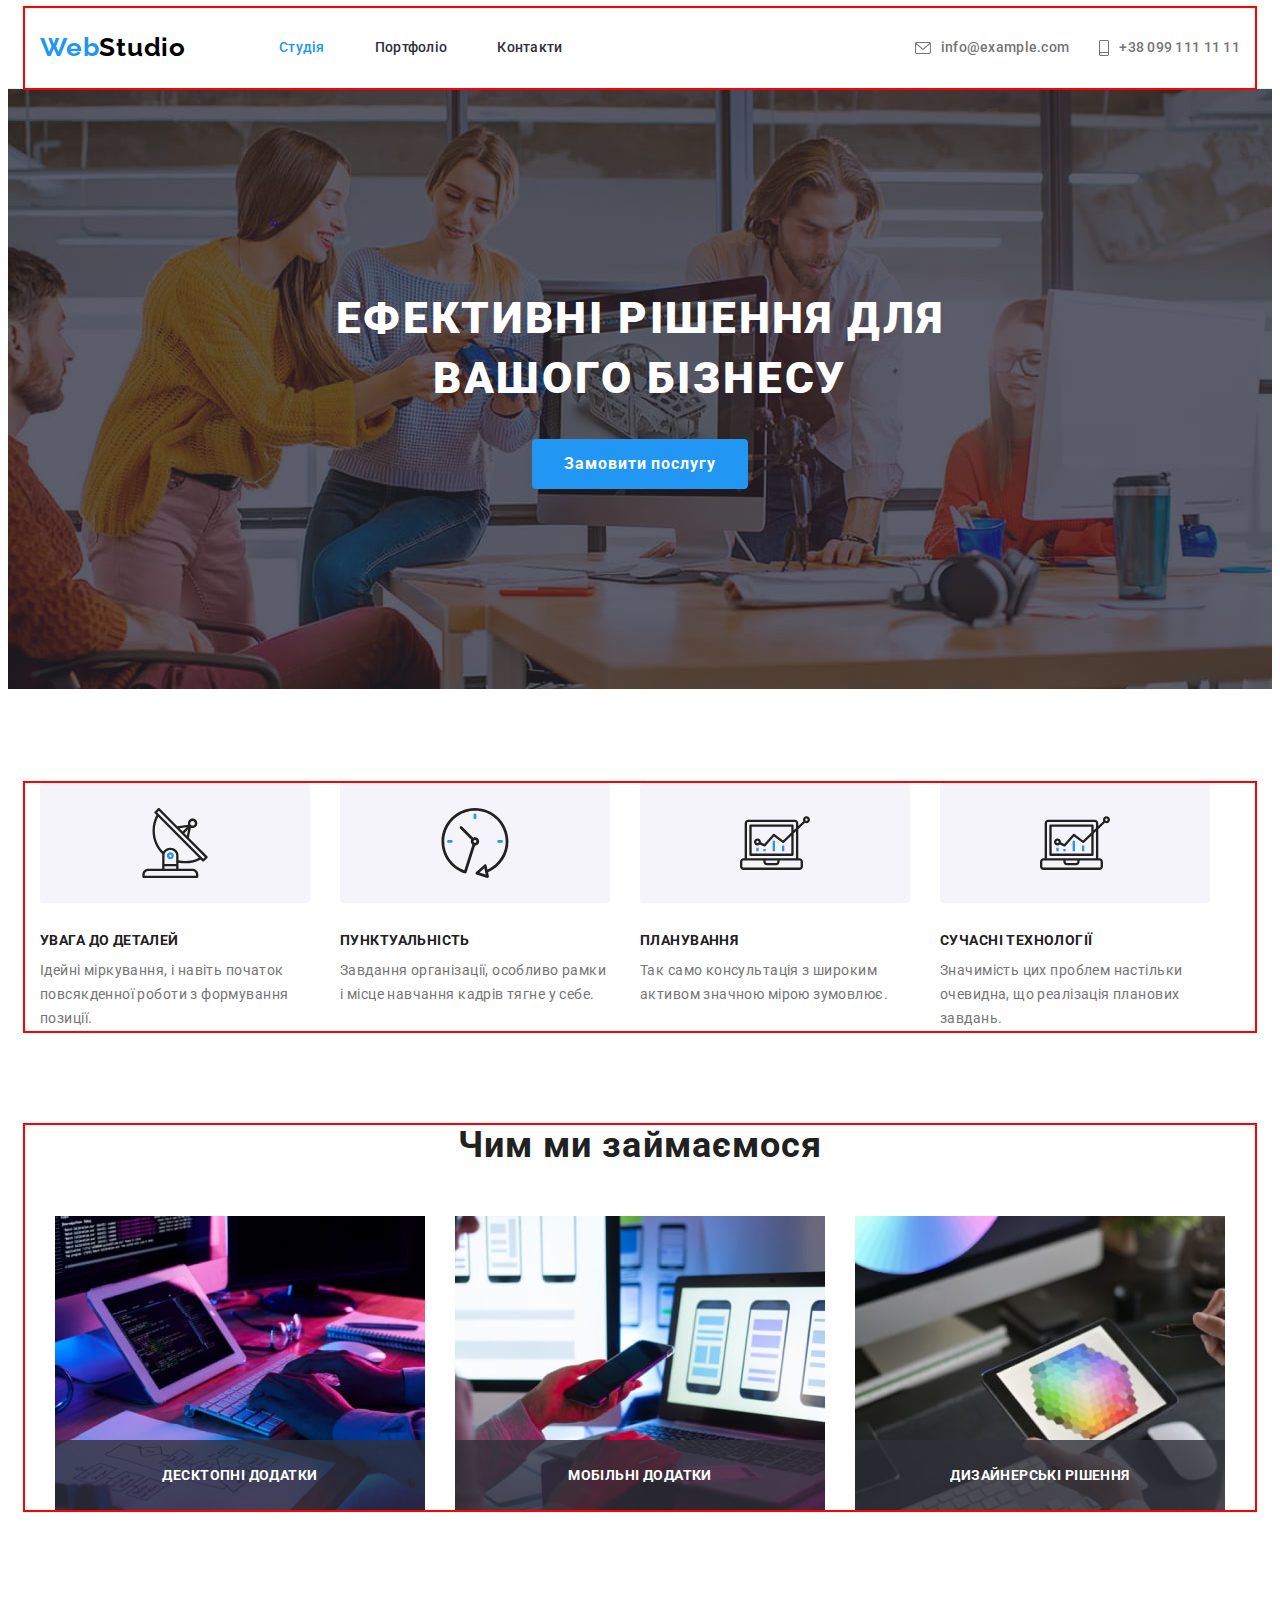
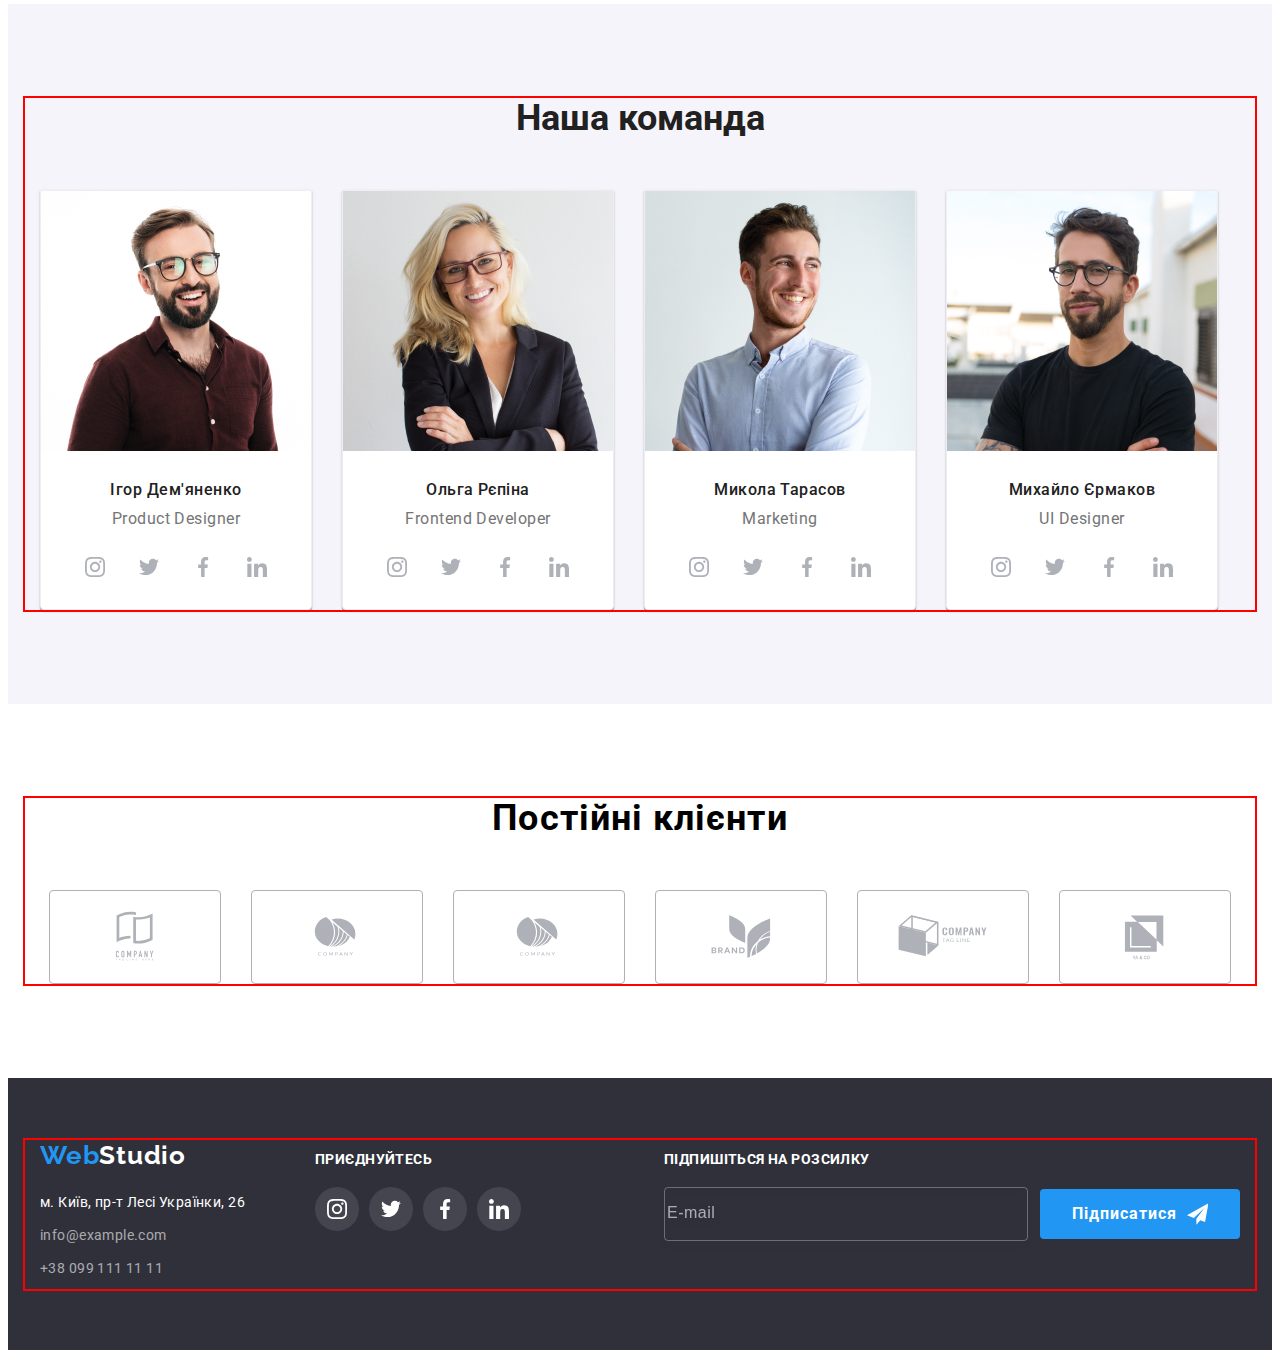
==== commit 58218026: "added" ====
--- a/index.html
+++ b/index.html
@@ -521,6 +521,19 @@
 
                     </ul>
              </div>
+             <div class="form-subscrip">
+                <p class="footer-title">Підпишіться на розсилку</p>
+                <form class="footer-form">
+                    <input type="email" name="email" placeholder="E-mail" class="footer-email">
+                    <button type="submit" class="button primary btn">
+                        Підписатися
+                    <svg class="telega-icon" width="24" height="24">
+                        <use href="./images/icons.svg#icon-icon-send"></use>
+                    </svg>
+                    </button>
+                </form>
+    
+               </div>
            </div>
         </div> 
          
@@ -591,26 +604,46 @@
             </label>
 
             
-           <div class="modal-field"></div>
+           <div class="modal-field">
               <label for="user-text" class="modal-label">Коментар</label>
                 
                    
                     <textarea name="user-text" id="user-text" class="modal-comment"  placeholder="Введіть текст"></textarea>
                
+              </div>
+
+              <div class="modal-check">
+
+                <input type="checkbox" class="input-check visually-hidden" name="privacy" value="true" id="privacy"/>
+                
+                <label for="privacy" class="check-text">
+                    
+                    <span>
+                        <svg class="check-icon" width="16" height="15">
+                            <use href="./images/icons.svg#icon-check-second"></use>
+            
+                      </svg>
+                     
+                    </span>
+                    
+                 Погоджуюся з розсилкою та приймаю <a href="/" class="terms">Умови договору</a>
+
               
-
-              <div class="modal-field">
-
-                <input type="checkbox" class="input-check" name="privacy" value="true"/>
-
-              
-                    <button type="submit">Відправити</button>
+                    
+            </label>
             </div>
+                <button type="submit" class="button primary btn">Відправити</button>
+        </form>
+           
+        
            </div>
-           </div>
-                
-            </label>
-            </form>
+
+          
+           
+        </div>
+                
+            
+            
         </div>
     </div>
 
--- a/css/index.css
+++ b/css/index.css
@@ -7,6 +7,7 @@
     --first-contrast-text-color: #757575; 
     
     --text-color-contrast: #AFB1B8; 
+    --duration: 250ms;
     }
 
 
@@ -43,6 +44,7 @@
     }
     ul {
         list-style: none;
+        
     }
 
     .visually-hidden {
@@ -385,13 +387,14 @@
         
         border: transparent;
     font-size: 16px;
+    
 
    }
 
    .button.primary:hover,
    .button.primary:focus{
     background-color: rgba(24, 140, 232, 1);
-    color:  var(--first-contrast-text-color);
+    color: var(--primary-text-color);
    
    }
 
@@ -489,7 +492,7 @@
   letter-spacing: 0.03em;
   text-transform: uppercase;
 
-  color: var(--first-contrast-text-color);
+  color: var(--primary-text-color);
   background-color: rgba(47, 48, 58, 0.8);
 
   justify-content: center;
@@ -839,7 +842,60 @@
 }
 
 
-
+/*============================================FORM-SUBSCRIP================================================*/
+
+
+.form-subscrip{
+    margin-left: auto;
+}
+
+.footer-form{
+    display: flex;
+}
+
+.footer-email{
+    width:358px;
+    height: 50px;
+    margin-right: 12px;
+    
+    color: var(--primary-text-color);
+    background-color: transparent;
+    border: 1px solid rgba(255, 255, 255, 0.3);
+filter: drop-shadow(0px 4px 4px rgba(0, 0, 0, 0.15));
+border-radius: 4px;
+
+}
+
+.telega-icon{
+    fill: var(--primary-text-color);
+}
+
+    .footer-form button {
+        width: 200px;
+        height: 50px;
+
+        display: flex;
+        justify-content: center;
+        gap: 10px;
+    
+}
+
+
+
+.footer-email:hover, .footer-email:focus {
+    border-color: var(--accent-color);
+    outline: transparent;
+}
+
+.footer-email::placeholder {
+    font-weight: 400;
+    font-size: 16px;
+    line-height: 1.25;
+
+    letter-spacing: 0.03em;
+    
+    color: rgba(255, 255, 255, 0.6);
+}
 
 
 /*=========================================GALLERY===============================================*/
@@ -933,6 +989,8 @@
 .gallery-list .photo:hover, .gallery-list .photo:focus {
     box-shadow: 0px 1px 1px rgba(0, 0, 0, 0.12), 0px 4px 4px rgba(0, 0, 0, 0.06), 1px 4px 6px rgba(0, 0, 0, 0.16);
 }
+
+
 
 
 .portfolio-text{
@@ -1028,9 +1086,61 @@
     position: relative;
     margin-top: 10px;
     margin-bottom: 4px;
+    
   }
 
-
+  .check-text{
+    font-size: 14px;
+    color:var(--text-color-contrast);
+    display: flex;
+    align-items: center;
+    justify-content: center;
+  }
+
+  .check-text span{
+    content: '';
+    width: 16px;
+    height:15px;
+    border: 2px solid var(--dark-bg-color);
+    border-radius: 2px;
+    margin-right: 5px;
+    display: flex;
+    align-items: center;
+    justify-content: center;
+    fill: transparent;
+  }
+
+  .input-check:checked + .check-text span{
+    border-color: transparent;
+    background-color: var(--accent-color);
+    fill: var(--primary-text-color);
+  }
+
+
+  .input-check:focus + .check-text span{
+    border-color:var(--accent-color);
+    
+    
+  }
+
+  /*.check-text::before{
+    content: '';
+    width: 16px;
+    height:15px;
+    border: 2px solid var(--dark-bg-color);
+    border-radius: 2px;
+    margin-right: 5px;
+   
+  }
+
+  .input-check:checked + .check-text::before{
+    background-color: var(--accent-color);
+    background-image: url(../images/icon-check.svg);
+    background-position: center;
+    background-repeat: no-repeat;
+    border-color: transparent;
+
+  }*/
 
 
   .modal-input{
@@ -1051,7 +1161,14 @@
  .modal-input:focus + .modal-input-icon 
   {fill: var(--accent-color);}
 
-
+.modal-check{
+    
+        position: relative;
+        text-align: center;
+        margin-top: 20px;
+        margin-bottom: 30px;
+    
+}
 
 
 
@@ -1071,7 +1188,11 @@
   }
 
 
-
+.terms{
+    color: var(--accent-color);
+    padding-left: 4px;
+    text-decoration:underline
+}
 
 
 .modal-input-icon{
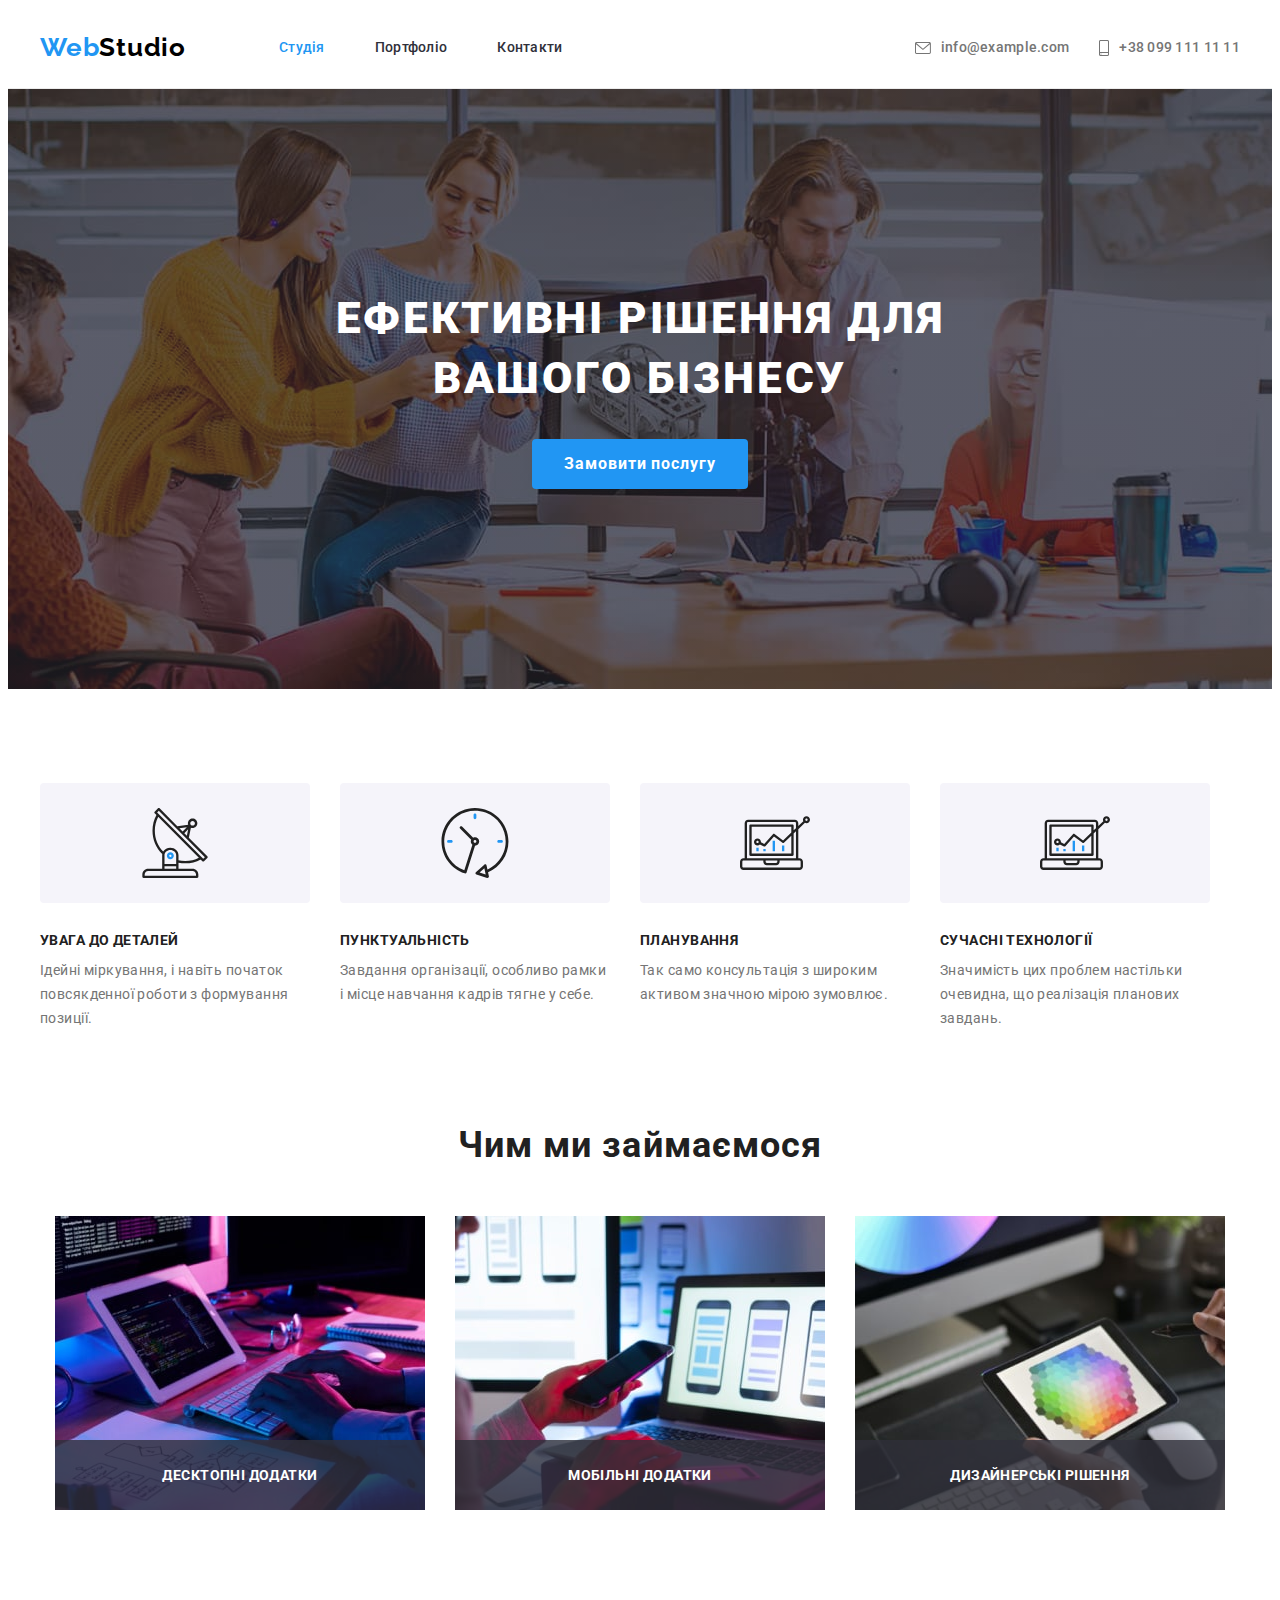
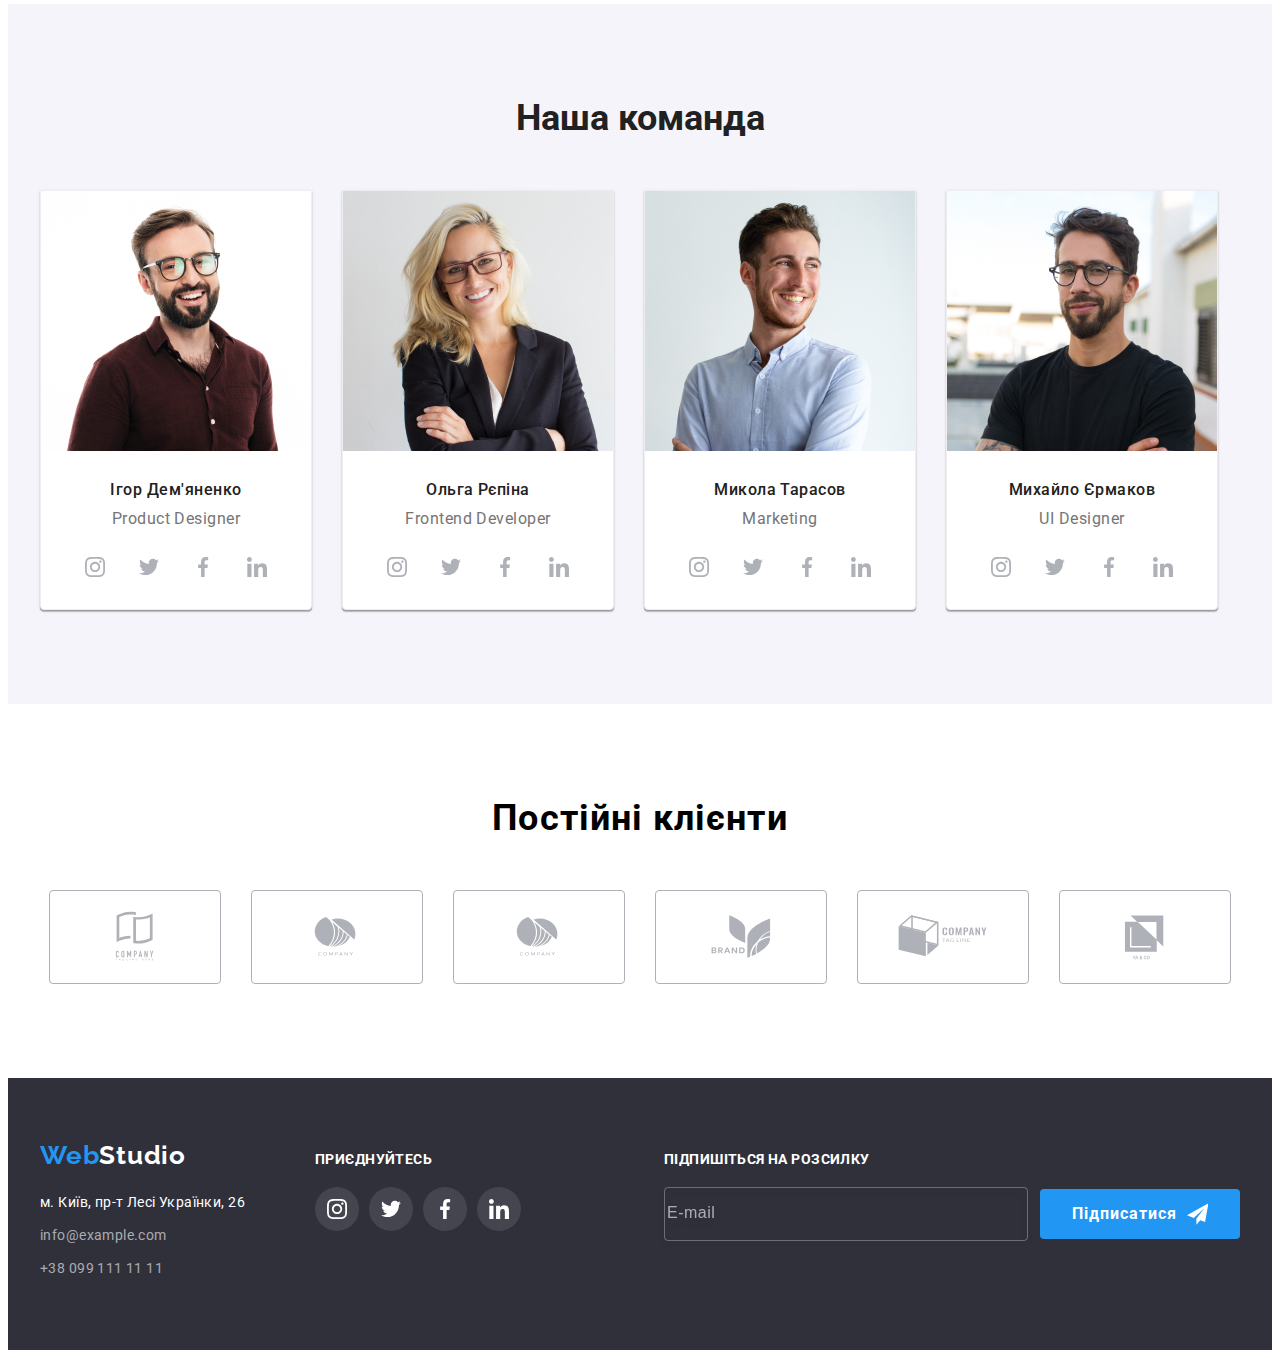
==== commit f7d8cdbe: "added" ====
--- a/index.html
+++ b/index.html
@@ -22,6 +22,7 @@
 />
 <link href="https://unpkg.com/aos@2.3.1/dist/aos.css" rel="stylesheet">
 <link rel="stylesheet" href="./css/index.css" />
+<link rel="stylesheet" href="./css/main.min.css" />
 </head>
 <body>
    
--- a/css/index.css
+++ b/css/index.css
@@ -1,14 +1,4 @@
-:root{
-    --primary-text-color: #FFFFFF;
-    --primary-bg-color: #F5F4FA;
-    --dark-bg-color: #2F303A;
-    --title-text-color:#000000;
-    --accent-color:#2196F3;
-    --first-contrast-text-color: #757575; 
-    
-    --text-color-contrast: #AFB1B8; 
-    --duration: 250ms;
-    }
+
 
 
     p,
@@ -47,18 +37,7 @@
         
     }
 
-    .visually-hidden {
-        position: absolute;
-        white-space: nowrap;
-        width: 1px;
-        height: 1px;
-        overflow: hidden;
-        border: 0;
-        padding: 0;
-        clip: rect(0 0 0 0);
-        clip-path: inset(50%);
-        margin: -1px;
-      }
+    
 
       img {
         display: block;
@@ -79,7 +58,7 @@
    
     width: 1200px;
     margin: 0 auto;
-    outline: 2px solid red;
+    
 }
 
 .container.main {
--- a/css/main.min.css
+++ b/css/main.min.css
@@ -0,0 +1 @@
+.container{padding-left:15px;padding-right:15px;width:1200px;margin:0 auto}.container.main{display:flex;align-items:center}body{font-family:"Roboto",sans-serif}.link-current,.link{text-decoration:none;list-style-type:none}a{text-decoration:none}ul{list-style:none}:root{--primary-text-color: #FFFFFF;--primary-bg-color: #F5F4FA;--dark-bg-color: #2F303A;--title-text-color:#000000;--accent-color:#2196F3;--first-contrast-text-color: #757575;--text-color-contrast: #AFB1B8;--duration: 250ms}.visually-hidden{position:absolute;white-space:nowrap;width:1px;height:1px;overflow:hidden;border:0;padding:0;clip:rect(0 0 0 0);-webkit-clip-path:inset(50%);clip-path:inset(50%);margin:-1px}.site-nav.list .link::after{content:"";display:block;width:100%;height:4px;background-color:#2196f3;position:absolute;left:0;bottom:0;display:none;border-radius:2px}.site-nav.list .link:hover::after{display:block}.site-nav.list{display:flex;gap:50px}.header-page{background-color:var(--primary-text-color);border-bottom:1px solid #ececec}.header-logo{font-family:"Raleway";font-weight:700;font-size:26px;line-height:1.19;letter-spacing:.03em;color:var(--accent-color);margin-right:93px;padding-top:24px;padding-bottom:25px}.logo-accent{font-weight:700;font-size:42;line-height:1.19;letter-spacing:.03em;color:var(--title-text-color)}.site-nav .link{font-weight:500;font-size:14px;line-height:1.14;letter-spacing:.02em;color:var(--dark-bg-color)}.site-nav.list .link{position:relative}.current.link{font-weight:500;font-size:14px;line-height:1.14;letter-spacing:.02em;color:var(--accent-color)}.site-nav .link{display:block;padding-top:32px;padding-bottom:32px}.header-contact{display:flex;margin-left:auto;gap:30px}.header-contact .icon{margin-right:10px}.header-contact .icon{fill:#757575}.header-contact .link{align-items:center;display:flex;font-weight:500;font-size:14px;line-height:1.14;letter-spacing:.02em;color:#757575}.logo-accent:hover,.logo-accent:focus{color:var(--accent-color)}.site-nav .link:hover,.header-contact .link:hover,.header-contact .link:hover{color:var(--accent-color);text-align:left}.header-contact .link:focus,.header-contact .link:focus,.header-contact .link:focus{fill:var(--accent-color);text-align:left}.header-contact .icon:focus,.link:focus .icon,.link:hover .icon{fill:var(--accent-color);text-align:left}/*# sourceMappingURL=main.min.css.map */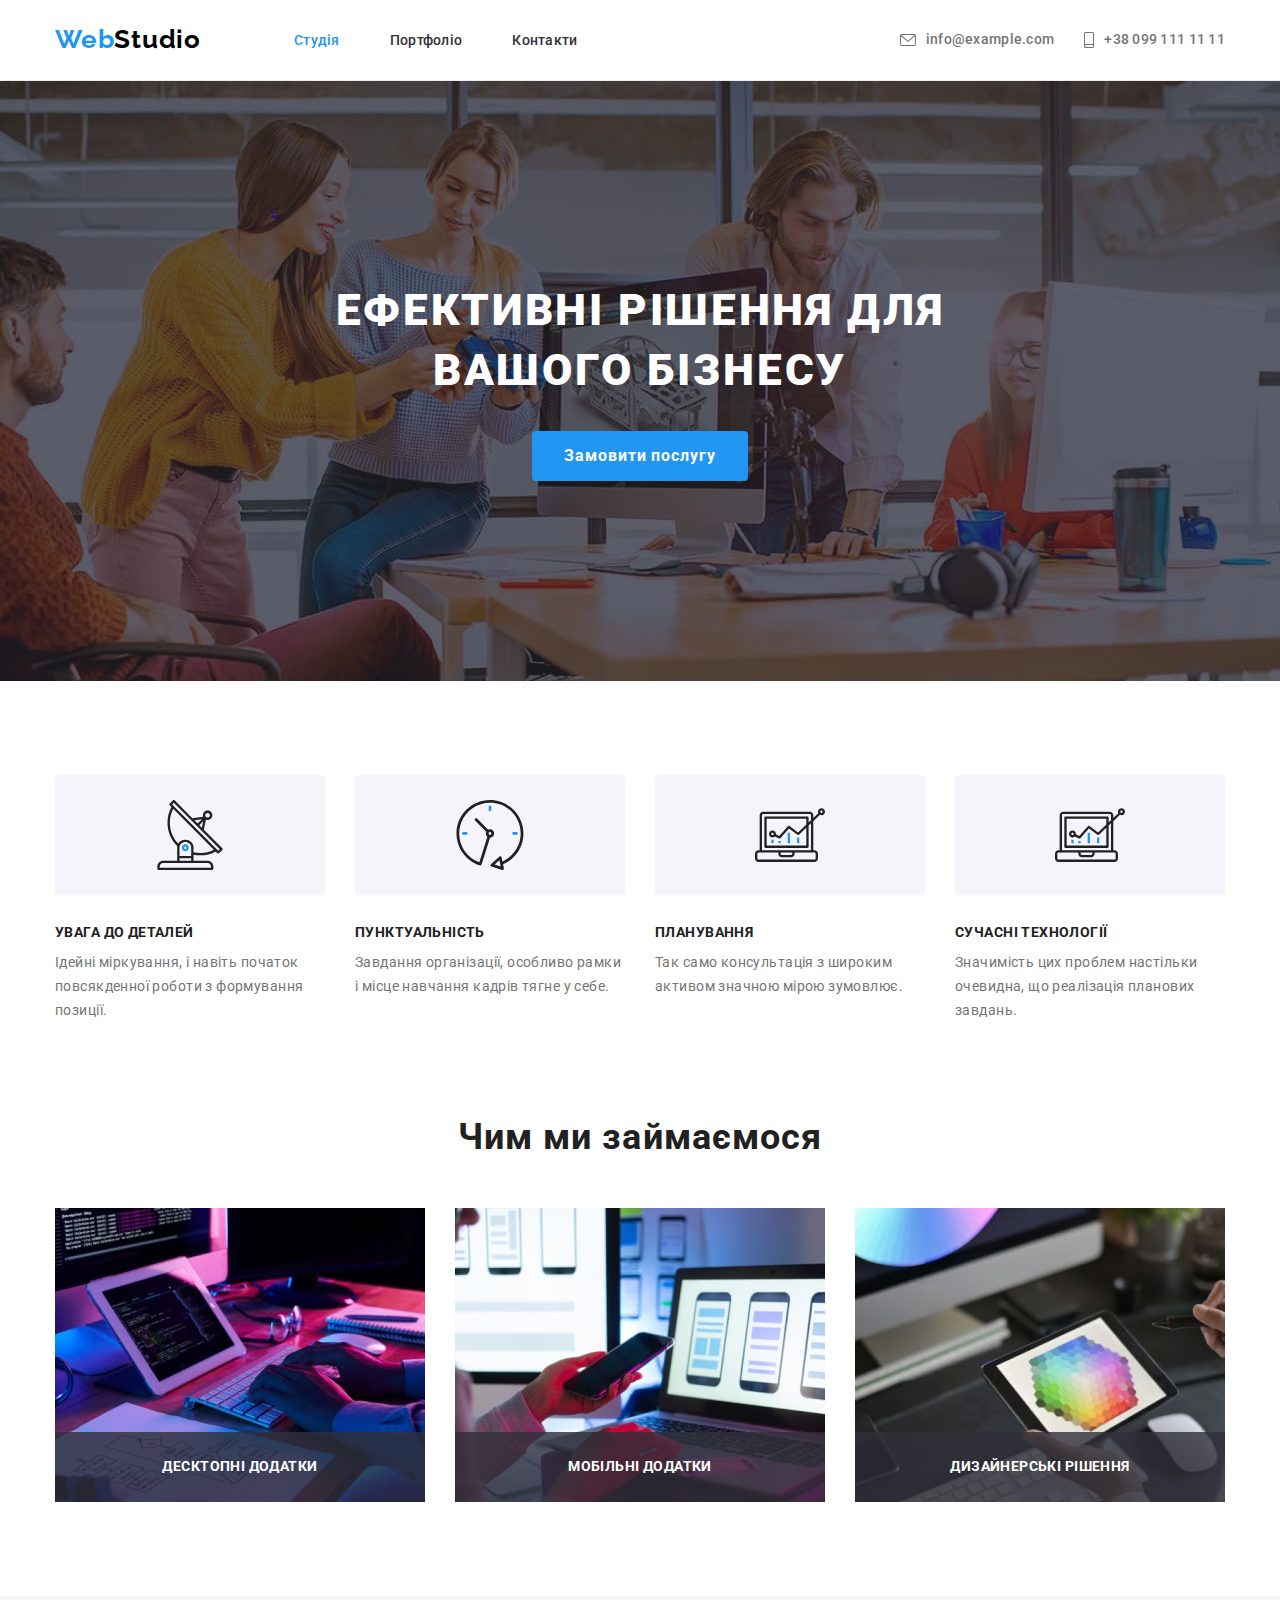
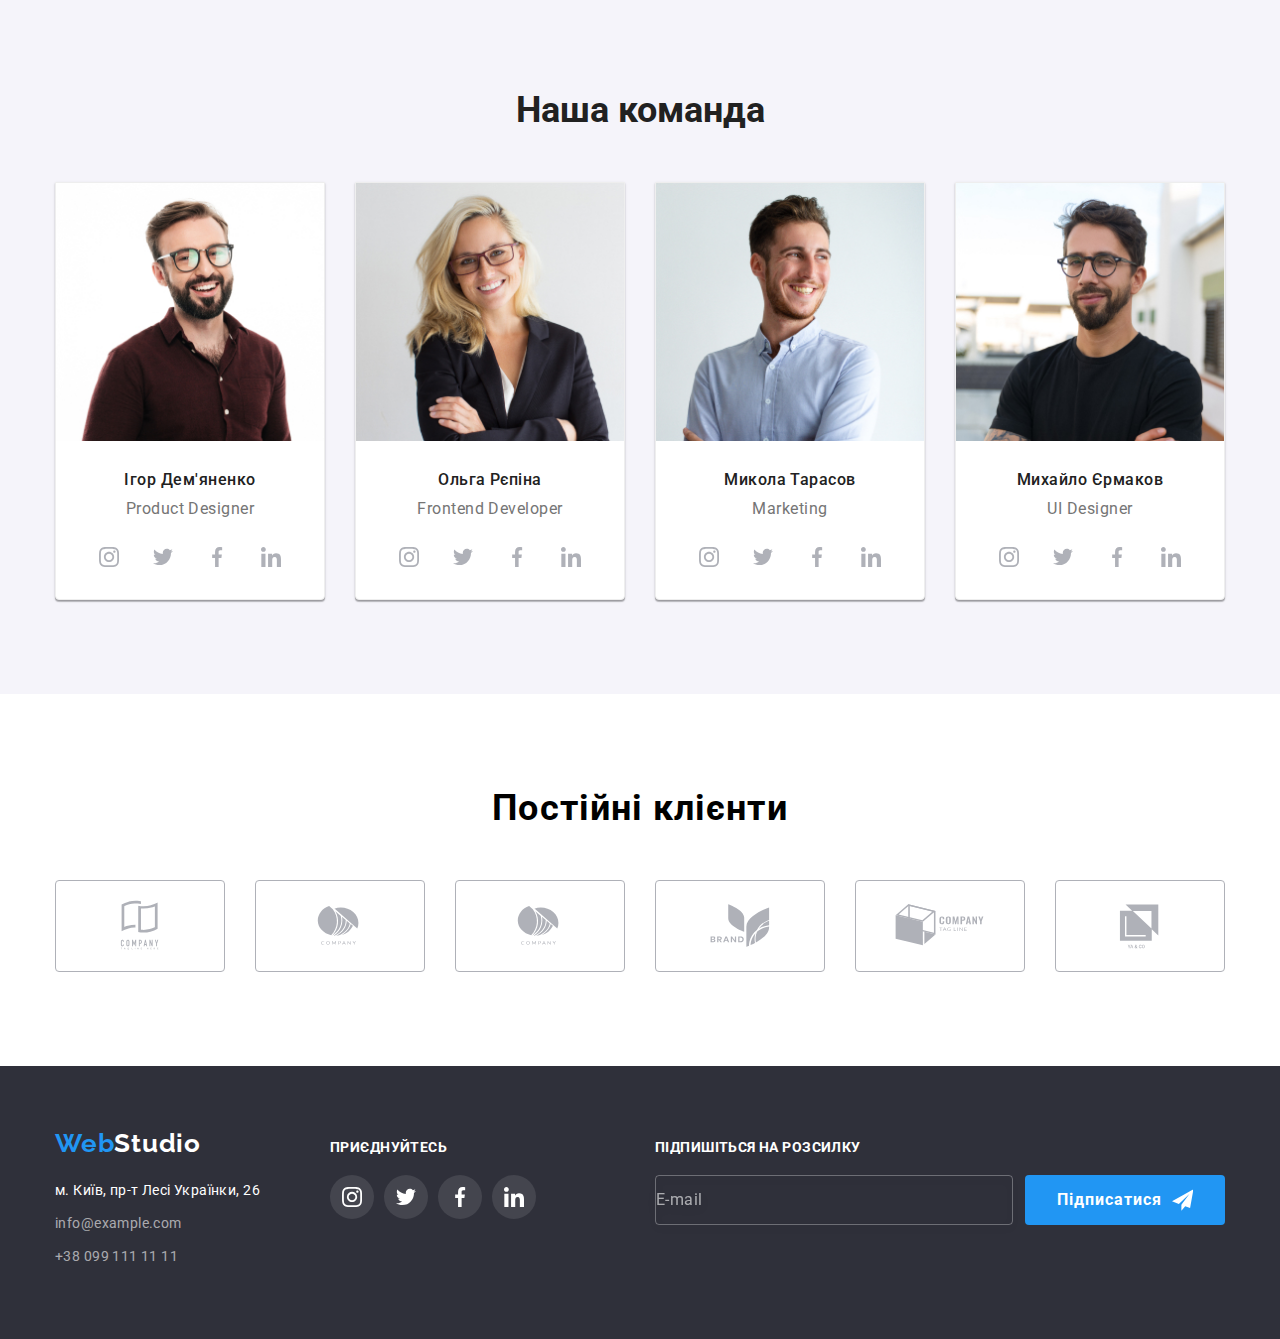
==== commit fb91caba: "add" ====
--- a/index.html
+++ b/index.html
@@ -544,7 +544,7 @@
     <div class="backdrop is-hidden" data-modal>
         <div class="modal">
             <button type="button" class="modal-btn" data-modal-close>
-                <svg class="modal-close-icon" withd="18" height="18">
+                <svg class="modal-close-icon" width="18" height="18">
                     <use href="./images/icons.svg#icon-close-black"></use>
                 </svg>
             </button>
--- a/css/index.css
+++ b/css/index.css
@@ -1,47 +1,3 @@
-
-
-
-    p,
-    h1,
-    h2,
-    h3,
-    h4,
-    h5,
-    h6 {
-        margin: 0;
-    }
-
-    ul,ol{
-        margin:0;
-        padding-left: 0;
-    }
-
-body {
-    font-family: 'Roboto', sans-serif;
-   
-}
-
-
-
-
-
-.link-current,.link {
-    text-decoration: none;
-    list-style-type:none;
-    }
-    a {
-        text-decoration:none;
-    }
-    ul {
-        list-style: none;
-        
-    }
-
-    
-
-      img {
-        display: block;
-      }
 
 
       
@@ -50,51 +6,6 @@
       
 /*==========================================HEADER=================================================*/
 
-.container{
-    padding-left: 15px;
-    padding-right: 15px;
-   
-   /*outline: 2px solid tomato;*/
-   
-    width: 1200px;
-    margin: 0 auto;
-    
-}
-
-.container.main {
-    display: flex;
-    align-items: center;
-    
-   
-}
-
-.site-nav.list .link::after{
-content: '';
-
-display: block;
-width: 100%;
-height: 4px;
-background-color: #2196F3;
-position: absolute;
-left: 0;
-bottom: 0;
-display: none;
-border-radius: 2px;
-
-}
-
-.site-nav.list .link:hover::after{
-display: block;
-}
-
-
-
-
-.site-nav.list{
-   
-    display: flex;
-    gap: 50px;
-}
 
 
 
@@ -103,197 +14,9 @@
 
 
 
-.header-page{
-    background-color: var(--primary-text-color);
-    border-bottom: 1px solid #ececec;
-}
-
-
-
-.header-logo{
-    font-family: 'Raleway';
-font-weight: 700;
-font-size: 26px;
-line-height: 1.19;
-letter-spacing: 0.03em;
-color: var(--accent-color); 
-margin-right: 93px;
-padding-top: 24px;
-padding-bottom: 25px;
-
- 
-
-}
-
-.logo-accent{
-font-weight: 700;
-font-size: 42;
-line-height: 1.19;
-letter-spacing: 0.03em;
-color: var(--title-text-color);
- }
-
- .site-nav .link{
-
-        font-weight: 500;
-        font-size: 14px;
-        line-height: 1.14;
-        letter-spacing: 0.02em;
-        
-        color: var(--dark-bg-color)
-    }
-    .site-nav.list .link{
-        position: relative;
-    }
-
-    .current.link{
-        font-weight: 500;
-        font-size: 14px;
-        line-height: 1.14;
-        letter-spacing: 0.02em;
-        color: var(--accent-color); 
-    }
-
-    .site-nav .link {
-        display: block;
-        padding-top: 32px;
-        padding-bottom: 32px;}
+/*===============================================BUTTONS=============================================*/
 
     
-
-    
-    
-    .header-contact{
-        display: flex;
-    margin-left: auto;
-     gap: 30px;
-
-        }
-
-        .header-contact .icon{
-            margin-right:   10px;
-            
-        }
-
-        .header-contact .icon{
-           fill: #757575; 
-        }
-    
-    
-    
-    
-      
-        
-    .header-contact .link{
-        
-        align-items: center;
-       display: flex;
-        font-weight: 500;
-        font-size: 14px;
-        line-height: 1.14;
-        letter-spacing: 0.02em;
-        color: #757575;
-        }
-       
-    
-    
-        .logo-accent:hover,
-        .logo-accent:focus{
-    color: var(--accent-color);
-        } 
-    
-    
-        .site-nav .link:hover,
-    .header-contact .link:hover,
-    .header-contact .link:hover{
-            color: var(--accent-color);
-            text-align:left;
-        }
-    
-        .header-contact .link:focus,
-    .header-contact .link:focus,
-    .header-contact .link:focus{
-        fill: var(--accent-color);
-        text-align:left;
-        
-    
-    }
-
-    
-
-    .header-contact .icon:focus,
-     .link:focus .icon,
-     .link:hover .icon{
-        fill: var(--accent-color);
-        text-align:left;
-        
-    
-    }
-    
-
-
-
-
-
-/*===============================================BUTTONS=============================================*/
-
-    .button.secondary{
-        cursor: pointer;
-        padding: 6px 22px;
-        font-family: 'Roboto';
-        font-weight: 500;
-        font-size: 16px;
-        line-height: 1.62;
-        text-align: center;
-        letter-spacing: 0.03em;
-        background-color: #F5F4FA;
-        color: var(--title-text-color);
-        border: 0;
-        border-radius: 4px;
-
-        
-
-border-radius: 4px;
-
-    }
-
-    .button{
-        
-
-        color: var(--accent-color);
-        background-color: var(--primary-text-color);
-
-        padding: 10px 32px 10px 32px;
-        color: var(--title-text-color);
-        
-        
-    }
-
-   
-
-    .button-list .current,
-    .button.secondary:hover,
-    .button.secondary:focus{
-        color: var(--primary-text-color);
-        background-color: var(--accent-color);
-        box-shadow: 0px 4px 4px rgba(0, 0, 0, 0.15);
-    }
-
-
-    .button-list{
-
-    display: flex;
-     margin-bottom: 50px;
-     justify-content: center;
- 
-      
-    }
-
-
-    .button-list .btn+.btn {
-        margin-left: 8px;
-         }
-
 
 
 
@@ -301,81 +24,6 @@
 
 /*==========================================HERO======================================================*/
 
-.hero {
-        
-        
-        background-color:#2F303A;
-        color: #FFFFFF;
-    }
-
-    .hero{
-       max-width: 1600px;
-        height: 600px;
-        outline: 1ps solid black;
-        margin-left: auto;
-        margin-right: auto;
-        
-        background-repeat: no-repeat;
-        background-position: center;
-        background-size: cover;
-        background-image:linear-gradient( to right, rgba(47,48,58,0.5),
-                     rgba(47,48,58,0.5)), url(../images/img-header.jpg);
-    }
-    
-
-    .hero-content{
-        
-        padding-top: 200px;
-        padding-bottom: 200px;
-        text-align: center;
-        
-
-    }
-
-.hero-title{
-font-weight: 900;
-font-size: 44px;
-line-height: 1.36;
-margin-bottom: 30px;
-max-width: 696px;
-text-align: center;
-letter-spacing: 0.06em;
-text-transform: uppercase;
-margin-left: auto;
-margin-right: auto;
-        display: flex;
-
-color: #FFFFFF;
-
-    }
-   
-.button.primary {
-    color: var(--primary-text-color);
-    background-color: var(--accent-color);
-    font-weight: 700;
-        line-height: 1.87;
-        display: flex;
-        cursor: pointer;
-        padding: 10px 32px 10px 32px;
-        align-items: center;
-        text-align: center;
-        letter-spacing: 0.06em;
-        margin:auto;
-        font-family: inherit;
-        border-radius: 4px;
-        
-        border: transparent;
-    font-size: 16px;
-    
-
-   }
-
-   .button.primary:hover,
-   .button.primary:focus{
-    background-color: rgba(24, 140, 232, 1);
-    color: var(--primary-text-color);
-   
-   }
 
    
 
@@ -389,260 +37,23 @@
 
 /*===========================================FEATURES=======================================================*/
 
-.features-list{
-    display: flex;
-}
 
-.features-list .item{
-    margin-right: 30px;
-    width: 270px;
-    min-height: 75px;
-    
-}
-
-.features {
-    padding-top: 94px;
-    font-size: 14px;
-    letter-spacing: 0.03em;
-}
-
-.features-list .item:last-child {
-    margin-right: 0;
-    }
-
-
-
-.features-title {
-font-weight: 700;
-font-size: 14px;
-line-height: 1.14;
-letter-spacing: 0.03em;
-text-transform: uppercase;
-margin-bottom: 10px;
-color: #212121;
-padding-top: 30px;
-
-
-}
-
-.features-text {
-    font-weight: 400;
-font-size: 14px;
-line-height: 1.71;
-
-
-letter-spacing: 0.03em;
-
-color: #757575;
-}
-
-.features-box{
-    display: flex;
-    width: 270px;
-    height: 120px;
-    background: #F5F4FA;
-    border-radius: 4px;
-    align-items: center;
-    justify-content: center;
-}
 
 
 /*=========================================SECTION========================================================*/
 
-.section-list{
-    display: flex;
-    gap: 30px;
-    justify-content: center;
-    position: relative;
 
-}
-
-
-.picture{
-    display: flex;
-  width: 370px;
-  position: absolute;
-  bottom: 0;
-  height: 70px;
-  align-items: center;
-  font-weight: 700;
-  font-size: 14px;
-  line-height: 1. 14;
-  letter-spacing: 0.03em;
-  text-transform: uppercase;
-
-  color: var(--primary-text-color);
-  background-color: rgba(47, 48, 58, 0.8);
-
-  justify-content: center;
-  
-}
-
-
-
-.section {
-    padding-top: 94px;
-    padding-bottom: 94px;
-}
-.section-title {
-font-weight: 700;
-font-size: 36px;
-line-height: 1.16;
-text-align: center;
-letter-spacing: 0.03em;
-margin-bottom: 50px;
-color: #212121;
-}
 
 
 
 
 /*=============================================TEAM=========================================================*/
 
-.team {
-    background-color: var(--primary-bg-color);
-    padding-top: 94px;
-    padding-bottom: 94px;
-}
-.team-title {
-    margin-bottom: 50px;
-    font-weight: 700;
-    font-size: 36px;
-    line-height: 1.16;
-    text-align: center;
-
-color: #212121;
-}
-.team-list {
-    display: flex;
-    gap: 30px;
-}
-.team-item {
-    max-width: 270px;
-    background: #FFFFFF;
-    box-shadow: 0px 1px 3px rgba(0, 0, 0, 0.12),
-     0px 1px 1px rgba(0, 0, 0, 0.14),
-      0px 2px 1px rgba(0, 0, 0, 0.2);
-border-radius: 0px 0px 4px 4px;
-}
-.team-name {
-    font-weight: 500;
-font-size: 16px;
-line-height: 1.18;
-margin-top: 10px;
-margin-bottom: 10px;
-
-text-align: center;
-letter-spacing: 0.03em;
-
-color: #212121;
-}
-.team-position {
-    font-weight: 400;
-font-size: 16px;
-line-height: 1.18;
-margin-bottom: 16px;
-
-
-text-align: center;
-letter-spacing: 0.03em;
-
-color: #757575;
-}
-.team-social {
-    display: flex;
-    justify-content: center;
-    gap: 10px;
-   
-   
-}
-
-.peter{
-    padding: 20px 30px;
-    
-}
-.team-item{
-    width: calc((100% - 60px) / 3);
-    background-color: var(--primary-text-color);
-    border: 1px solid #EEEEEE;}
-
-    .social-link{
-    width: 44px;
-    height: 44px;
-    border-radius: 50%;
-    background-color: var(--primary-text-color);
-    display: flex;
-    align-items: center;
-    justify-content: center;
-}
-
-.social-icon{
-    fill: #AFB1B8;
-}
-
-.social-link:hover,
-.social-link:focus{
-    background-color: var(--accent-color);
-}
-
-.social-link:hover .social-icon,
-.social-link:focus .social-icon{
-    fill: var(--primary-text-color);
-}
 
 
 
 
 /*===============================================CLIENTS=======================================================*/
-
-
-
-.client-title {
-   
-   
-    margin-bottom: 50px;
-    font-weight: 700;
-font-size: 36px;
-line-height: 1.16;
-text-align: center;
-letter-spacing: 0.03em;
-color: var(--title-text-color);
-}
-.client-list {
-    display: flex;
-    justify-content: center;
-    gap: 30px;
-}
-
-
-.client-size {
-    width: 100%;
-    height: 100%;
-    display: flex;
-    align-items: center;
-    justify-content: center;
-}
-
-
-.client-size {
-    display: flex;
-    justify-content: center;
-    align-items: center;
-    cursor: pointer;
-    height: 92px;
-    width: calc((1170px - 150px) / 6);
-    background-color: var(--primary-text-color);
-    border: 1px solid var(--text-color-contrast);
-    border-radius: 4px;
-    color: var(--text-color-contrast);
-}
-.client-icon {fill: currentColor;}
-
-.client-icon {fill: currentColor;}
-.client-size:hover, .client-size:focus {
-    border-color: var(--accent-color);
-    color: var(--accent-color);
-}
 
 
 
@@ -652,576 +63,19 @@
 
 
 
-.footer {
-    background-color: var(--dark-bg-color);
-    
-    padding-top: 62px;
-    padding-bottom:  61px;
-}
 
-.footer .container {
-    display: flex;
-    align-items: baseline;
-}
+/*============================================FORM-SUBSCRIP================================================*/
 
 
 
 
-.footer-logo {
-    
-    font-family: 'Raleway';
-    font-weight: 700;
-    font-size: 26px;
-    line-height: 1.19;
-    letter-spacing: 0.03em;
-    color: var(--accent-color); 
-    margin-bottom: 20px;  
-     
-    
-    
-}
+/*=========================================GALLERY===============================================*/
 
-.footer-logo-accent{
-font-weight: 700;
-font-size: 42;
-line-height: 1.19;
-letter-spacing: 0.03em;
-color: var(--primary-text-color);
 
-}
 
-.footer-logo-accent:hover,
-.footer-logo-accent:focus{
-color: var(--accent-color);
-
-}
+/*-==========================================MODAL=====================================================-*/
 
 
 
 
 
-.footer-address {
-    font-style: normal;
-    font-size: 14px;
-    line-height: 1.71;
-    letter-spacing: 0.03em;
-    margin-bottom: 9px;
-    display: block;
-    margin-top: 20px;
-}
-.pre-address {
-    font-family: 'Roboto';
-    font-style: normal;
-    font-weight: 400;
-    font-size: 14px;
-    line-height: 1.71;
-    
-    letter-spacing: 0.03em;
-    
-    color: #FFFFFF;
-    
-}
-
-
-
-.footer-address-contact{
-    font-family: 'Roboto';
-    font-style: normal;
-    font-weight: 400;
-font-size: 14px;
-line-height: 1,71;
-
-
-letter-spacing: 0.03em;
-margin-top: 9px;
-
-display: block;
-        
-color: rgba(255, 255, 255, 0.6);
-}
-
-.footer-address-link{
-    font-family: 'Roboto';
-    font-style: normal;
-    font-size: 14px;
-    line-height: 1.71;
-    letter-spacing: 0.03em;
-    margin-bottom: 9px;    
-}
-
-.footer-address-link:hover,
-.footer-address-link:focus{
-    color: var(--accent-color);
-
-}
-
-.footer-address-link{
-    color: var(--primary-text-color);
-
-}
-
-.footer-address-contact:hover,
-.footer-address-contact:focus{
-color: var(--accent-color);
-
-}
-
-.footer-social{
-
-    
-        
-        margin-left: 70px;
-    
-}
-
-.footer-link{
-    width: 44px;
-    height: 44px;
-    border-radius: 50%;
-    display: flex;
-    justify-content: center;
-    align-items: center;
-    fill: #FFFFFF;
-    background-color: rgb(255,255,255,10%);
-}
-
-.footer-title{    
-    margin-bottom: 20px;
-    font-weight: 700;
-    font-size: 14px;
-    line-height: 1.143;
-    letter-spacing: 0.03em;
-    text-transform: uppercase;
-    color: #FFFFFF;
-    margin-bottom: 20px;
-}
-
-
-
-
-    .footer-social{
-        margin-left: 70px;
-    }
-
-    .footer-list {
-        display: flex;
-    justify-content: center;
-    gap: 10px;
-    }
-
-
-    .footer-link:hover,
-.footer-link:focus{
-    background-color: var(--accent-color);
-}
-
-.footer-link:hover .footer-icon,
-.footer-link:focus .footer-icon{
-    fill: var(--primary-text-color);
-}
-
-
-/*============================================FORM-SUBSCRIP================================================*/
-
-
-.form-subscrip{
-    margin-left: auto;
-}
-
-.footer-form{
-    display: flex;
-}
-
-.footer-email{
-    width:358px;
-    height: 50px;
-    margin-right: 12px;
-    
-    color: var(--primary-text-color);
-    background-color: transparent;
-    border: 1px solid rgba(255, 255, 255, 0.3);
-filter: drop-shadow(0px 4px 4px rgba(0, 0, 0, 0.15));
-border-radius: 4px;
-
-}
-
-.telega-icon{
-    fill: var(--primary-text-color);
-}
-
-    .footer-form button {
-        width: 200px;
-        height: 50px;
-
-        display: flex;
-        justify-content: center;
-        gap: 10px;
-    
-}
-
-
-
-.footer-email:hover, .footer-email:focus {
-    border-color: var(--accent-color);
-    outline: transparent;
-}
-
-.footer-email::placeholder {
-    font-weight: 400;
-    font-size: 16px;
-    line-height: 1.25;
-
-    letter-spacing: 0.03em;
-    
-    color: rgba(255, 255, 255, 0.6);
-}
-
-
-/*=========================================GALLERY===============================================*/
-
-.main.galary {
-
-    margin-top: 94px;
-    margin-bottom: 50px;
-}
-
-.gallery-list{
-    display: flex;
-    flex-wrap: wrap;
-    gap: 30px;
-   
-   
-}
-
-.photo{
-    width: calc((100% - 60px) / 3);
-    background-color: var(--primary-text-color);
-    border: 1px solid #EEEEEE;
-    cursor: pointer;
-    
-}
-
-.content {
-    padding: 20px 24px;
-}
-
-
-
-
-
-
-
-/*
-.gallery.list>.photo {
-    flex-basis: calc(100% / 3 - 30px);
-    margin-left: +30px;
-    margin-top: +30px;
-    background-color: var(--primary-bg);
-    
-    
-}*/
-
-
-
-
-
-
-
-
-
-   
-
-
- 
-
-    .poster-title{
-    
-        
-        font-weight: 700;
-        color: var(--title-text-color);
-        margin-bottom: 10px;
-        font-size: 18px;
-        line-height: 18px;
-       
-    
-}
-
-.poster-text {
-    font-weight: 400;
-font-size: 16px;
-line-height: 1.8;
-
-
-letter-spacing: 0.03em;
-
-color: #757575;
-}
-
-
-.gallery-list .content {
-    padding: 20px 24px;
-    border: 1px solid #eeeeee;
-    border-top: none;
-    
-}
-
-.gallery-list .photo:hover, .gallery-list .photo:focus {
-    box-shadow: 0px 1px 1px rgba(0, 0, 0, 0.12), 0px 4px 4px rgba(0, 0, 0, 0.06), 1px 4px 6px rgba(0, 0, 0, 0.16);
-}
-
-
-
-
-.portfolio-text{
-    position: absolute;
-    top: 0;
-    left: 0;
-    color: var(--primary-text-color);
-    font-weight: 400;
-    line-height: 1.5;
-    background-color:  rgba(33, 150, 243, 0.9);
- padding: 40px;
-height: 100%;
-transform: translateY(100%);
-transition: transform 300ms linear;
-overflow: auto;
-
-}
-
-.portfolio-wrap{
-    position: relative;
-    overflow: hidden;
-    
-}
-
-.photo:hover .portfolio-text{
-    transform: translateY(0);
-}
-
-
-
-/*-==========================================MODAL=====================================================-*/
-
-.backdrop{
-    width: 100%;
-    height: 100%;
-    position: fixed;
-    top:0;
-    background-color: rgba(0, 0, 0, 0.2);
-    transition: opasity 300ms linear,  visibility 300ms linear;
-    transition: opacity 250ms cubic-bezier(0.4, 0, 0.2, 1), visibility 250ms cubic-bezier(0.4, 0, 0.2, 1);
-}
-
-.modal{
-    width: 528px;
-    min-height:  581px;
-    background-color: var(--primary-text-color);
-    position: absolute;
-    top: 50%;
-    left: 50%;
-    transform: translate(-50%,-50%);
-    transition: transform 250ms cubic-bezier(0.4, 0, 0.2, 1), opacity 250ms cubic-bezier(0.4, 0, 0.2, 1);
-    padding: 40px;
-}
-
-
-
-.modal-form{
-    font-weight: 400;
-    font-size: 12px;
-    line-height: 1.166;
-    letter-spacing: 0.01em;
-    color: #757575;
-}
-
-.modal-title{
-    font-weight: 700;
-font-size: 20px;
-text-align: center;
-margin-bottom: 20px;
-}
-
-
-
-.input-wrap{
-    position: relative;
-   
-    
-   
-
-}
-
-.modal-label-text {
-  font-size: 12px;
- 
-  display: block;
-  position: relative;
-  margin-top: 10px;
-  margin-bottom: 4px;
-}
-
-.modal-field {
-    
-    position: relative;
-    margin-top: 10px;
-    margin-bottom: 4px;
-    
-  }
-
-  .check-text{
-    font-size: 14px;
-    color:var(--text-color-contrast);
-    display: flex;
-    align-items: center;
-    justify-content: center;
-  }
-
-  .check-text span{
-    content: '';
-    width: 16px;
-    height:15px;
-    border: 2px solid var(--dark-bg-color);
-    border-radius: 2px;
-    margin-right: 5px;
-    display: flex;
-    align-items: center;
-    justify-content: center;
-    fill: transparent;
-  }
-
-  .input-check:checked + .check-text span{
-    border-color: transparent;
-    background-color: var(--accent-color);
-    fill: var(--primary-text-color);
-  }
-
-
-  .input-check:focus + .check-text span{
-    border-color:var(--accent-color);
-    
-    
-  }
-
-  /*.check-text::before{
-    content: '';
-    width: 16px;
-    height:15px;
-    border: 2px solid var(--dark-bg-color);
-    border-radius: 2px;
-    margin-right: 5px;
-   
-  }
-
-  .input-check:checked + .check-text::before{
-    background-color: var(--accent-color);
-    background-image: url(../images/icon-check.svg);
-    background-position: center;
-    background-repeat: no-repeat;
-    border-color: transparent;
-
-  }*/
-
-
-  .modal-input{
-    width: 100%;
-    height: 40px;
-    padding-left: 42px;
-    /* cursor: pointer; */
-    border: 1px solid rgba(33, 33, 33, 0.2);
-    border-radius: 4px;
-    outline: transparent;
-    transition: border-color 250ms cubic-bezier(0.4, 0, 0.2, 1);
-}
-
-.modal-input:hover,
- .modal-input:focus {border-color: var(--accent-color);}
-
-.modal-input:hover + .modal-input-icon,
- .modal-input:focus + .modal-input-icon 
-  {fill: var(--accent-color);}
-
-.modal-check{
-    
-        position: relative;
-        text-align: center;
-        margin-top: 20px;
-        margin-bottom: 30px;
-    
-}
-
-
-
-
-
-  .modal-comment{
-    width: 100%;
-    height: 120px;
-    border: 1px solid rgba(33, 33, 33, 0.2);
-    border-radius: 5px;
-    resize: none;
-    padding: 10px;
-    color: rgba(117, 117, 117, 0.5);
-    outline: none;
-    transition: border-color 250ms cubic-bezier(0.4, 0, 0.2, 1);
-    
-  }
-
-
-.terms{
-    color: var(--accent-color);
-    padding-left: 4px;
-    text-decoration:underline
-}
-
-
-.modal-input-icon{
-    position: absolute;
-    top: 50%;
-    left: 12px;
-    transform: translateY(-50%);
-    transition: fill var(--duration) var(--timing-function);
-
-}
-
-.modal-input::placeholder 
-{
-font-size: 14px;
-color: var(--first-contrast-text-color);
-}
-
-.modal-comment::placeholder{
-    color: rgba(117, 117, 117, 0.5);
-    font-size: 14px;
-}
-
-.modal-comment:hover, 
-.modal-comment:focus {border-color: var(--accent-color);}
-
-
-
-.modal-btn{
-    width: 30px;
-    height: 30px;
-    border: 1px solid rgba(0, 0, 0, 0.1);
-    border-radius: 50%;
-    background-color: transparent;
-    position: absolute;
-    right : 10px;
-    top: 10px;
-    display: flex;
-    align-items: center;
-    justify-content: center;
-    padding: 0;
-    cursor: pointer;
-
-}
-
-.is-hidden{
-    opacity: 0;
-    visibility: hidden;
-    pointer-events: none;
-}
-
-
-
-
--- a/css/main.min.css
+++ b/css/main.min.css
@@ -1 +1 @@
-.container{padding-left:15px;padding-right:15px;width:1200px;margin:0 auto}.container.main{display:flex;align-items:center}body{font-family:"Roboto",sans-serif}.link-current,.link{text-decoration:none;list-style-type:none}a{text-decoration:none}ul{list-style:none}:root{--primary-text-color: #FFFFFF;--primary-bg-color: #F5F4FA;--dark-bg-color: #2F303A;--title-text-color:#000000;--accent-color:#2196F3;--first-contrast-text-color: #757575;--text-color-contrast: #AFB1B8;--duration: 250ms}.visually-hidden{position:absolute;white-space:nowrap;width:1px;height:1px;overflow:hidden;border:0;padding:0;clip:rect(0 0 0 0);-webkit-clip-path:inset(50%);clip-path:inset(50%);margin:-1px}.site-nav.list .link::after{content:"";display:block;width:100%;height:4px;background-color:#2196f3;position:absolute;left:0;bottom:0;display:none;border-radius:2px}.site-nav.list .link:hover::after{display:block}.site-nav.list{display:flex;gap:50px}.header-page{background-color:var(--primary-text-color);border-bottom:1px solid #ececec}.header-logo{font-family:"Raleway";font-weight:700;font-size:26px;line-height:1.19;letter-spacing:.03em;color:var(--accent-color);margin-right:93px;padding-top:24px;padding-bottom:25px}.logo-accent{font-weight:700;font-size:42;line-height:1.19;letter-spacing:.03em;color:var(--title-text-color)}.site-nav .link{font-weight:500;font-size:14px;line-height:1.14;letter-spacing:.02em;color:var(--dark-bg-color)}.site-nav.list .link{position:relative}.current.link{font-weight:500;font-size:14px;line-height:1.14;letter-spacing:.02em;color:var(--accent-color)}.site-nav .link{display:block;padding-top:32px;padding-bottom:32px}.header-contact{display:flex;margin-left:auto;gap:30px}.header-contact .icon{margin-right:10px}.header-contact .icon{fill:#757575}.header-contact .link{align-items:center;display:flex;font-weight:500;font-size:14px;line-height:1.14;letter-spacing:.02em;color:#757575}.logo-accent:hover,.logo-accent:focus{color:var(--accent-color)}.site-nav .link:hover,.header-contact .link:hover,.header-contact .link:hover{color:var(--accent-color);text-align:left}.header-contact .link:focus,.header-contact .link:focus,.header-contact .link:focus{fill:var(--accent-color);text-align:left}.header-contact .icon:focus,.link:focus .icon,.link:hover .icon{fill:var(--accent-color);text-align:left}/*# sourceMappingURL=main.min.css.map */+.container{padding-left:15px;padding-right:15px;width:1200px;margin:0 auto}.container.main{display:flex;align-items:center}.team-social{display:flex;justify-content:center;gap:10px}.peter{padding:20px 30px}.team-item{width:calc((100% - 60px)/3);background-color:var(--primary-text-color);border:1px solid #eee}.social-link{width:44px;height:44px;border-radius:50%;background-color:var(--primary-text-color);display:flex;align-items:center;justify-content:center}.social-icon{fill:#afb1b8}.social-link:hover,.social-link:focus{background-color:var(--accent-color)}.social-link:hover .social-icon,.social-link:focus .social-icon{fill:var(--primary-text-color)}.backdrop{width:100%;height:100%;position:fixed;top:0;background-color:rgba(0,0,0,.2);transition:opasity 300ms linear,visibility 300ms linear;transition:opacity 250ms cubic-bezier(0.4, 0, 0.2, 1),visibility 250ms cubic-bezier(0.4, 0, 0.2, 1)}.modal{width:528px;min-height:581px;background-color:var(--primary-text-color);position:absolute;top:50%;left:50%;transform:translate(-50%, -50%);transition:transform 250ms cubic-bezier(0.4, 0, 0.2, 1),opacity 250ms cubic-bezier(0.4, 0, 0.2, 1);padding:40px}.modal-close-icon:hover,.modal-close-icon:focus{fill:var(--accent-color)}.modal-form{font-weight:400;font-size:12px;line-height:1.166;letter-spacing:.01em;color:#757575}.modal-title{font-weight:700;font-size:20px;text-align:center;margin-bottom:20px}.input-wrap{position:relative}.modal-label-text{font-size:12px;display:block;position:relative;margin-top:10px;margin-bottom:4px}.modal-field{position:relative;margin-top:10px;margin-bottom:4px}.check-text{font-size:14px;color:var(--text-color-contrast);display:flex;align-items:center;justify-content:center}.check-text span{content:"";width:16px;height:15px;border:2px solid var(--dark-bg-color);border-radius:2px;margin-right:5px;display:flex;align-items:center;justify-content:center;fill:rgba(0,0,0,0)}.input-check:checked+.check-text span{border-color:rgba(0,0,0,0);background-color:var(--accent-color);fill:var(--primary-text-color)}.input-check:focus+.check-text span{border-color:var(--accent-color)}.modal-input{width:100%;height:40px;padding-left:42px;border:1px solid rgba(33,33,33,.2);border-radius:4px;outline:rgba(0,0,0,0);transition:border-color 250ms cubic-bezier(0.4, 0, 0.2, 1)}.modal-input:hover,.modal-input:focus{border-color:var(--accent-color)}.modal-input:hover+.modal-input-icon,.modal-input:focus+.modal-input-icon{fill:var(--accent-color)}.modal-check{position:relative;text-align:center;margin-top:20px;margin-bottom:30px}.modal-comment{width:100%;height:120px;border:1px solid rgba(33,33,33,.2);border-radius:5px;resize:none;padding:10px;color:rgba(117,117,117,.5);outline:none;transition:border-color 250ms cubic-bezier(0.4, 0, 0.2, 1)}.terms{color:var(--accent-color);padding-left:4px;text-decoration:underline}.modal-input-icon{position:absolute;top:50%;left:12px;transform:translateY(-50%);transition:fill var(--duration) var(--timing-function)}.modal-input::-moz-placeholder{font-size:14px;color:var(--first-contrast-text-color)}.modal-input:-ms-input-placeholder{font-size:14px;color:var(--first-contrast-text-color)}.modal-input::placeholder{font-size:14px;color:var(--first-contrast-text-color)}.modal-comment::-moz-placeholder{color:rgba(117,117,117,.5);font-size:14px}.modal-comment:-ms-input-placeholder{color:rgba(117,117,117,.5);font-size:14px}.modal-comment::placeholder{color:rgba(117,117,117,.5);font-size:14px}.modal-comment:hover,.modal-comment:focus{border-color:var(--accent-color)}.modal-btn{width:30px;height:30px;border:1px solid rgba(0,0,0,.1);border-radius:50%;background-color:rgba(0,0,0,0);position:absolute;right:10px;top:10px;display:flex;align-items:center;justify-content:center;padding:0;cursor:pointer}.is-hidden{opacity:0;visibility:hidden;pointer-events:none}p,h1,h2,h3,h4,h5,h6{margin:0}ul,ol{margin:0;padding-left:0}body{font-family:"Roboto",sans-serif}img{display:block}.link-current,.link{text-decoration:none;list-style-type:none}a{text-decoration:none}ul{list-style:none}*,*::before,*::after{box-sizing:border-box}*{margin:0;padding:0}html,body{height:100%}body{line-height:1.5;-webkit-font-smoothing:antialiased}a{text-decoration:none;color:#000}img,picture,svg{display:block;max-width:100%}input,button,textarea{outline:none;font:inherit}p,h1,h2,h3{overflow-wrap:break-word}#root,#__next{isolation:isolate}.button.secondary{cursor:pointer;padding:6px 22px;font-family:"Roboto";font-weight:500;font-size:16px;line-height:1.62;text-align:center;letter-spacing:.03em;background-color:#f5f4fa;color:var(--title-text-color);border:0;border-radius:4px;border-radius:4px}.button{color:var(--accent-color);background-color:var(--primary-text-color);padding:10px 32px 10px 32px;color:var(--title-text-color)}.button-list .current,.button.secondary:hover,.button.secondary:focus{color:var(--primary-text-color);background-color:var(--accent-color);box-shadow:0px 4px 4px rgba(0,0,0,.15)}.button-list{display:flex;margin-bottom:50px;justify-content:center}.button-list .btn+.btn{margin-left:8px}.site-nav.list .link::after{content:"";display:block;width:100%;height:4px;background-color:#2196f3;position:absolute;left:0;bottom:0;display:none;border-radius:2px}.site-nav.list .link:hover::after{display:block}.site-nav.list{display:flex;gap:50px}.header-page{background-color:var(--primary-text-color);border-bottom:1px solid #ececec}.header-logo{font-family:"Raleway";font-weight:700;font-size:26px;line-height:1.19;letter-spacing:.03em;color:var(--accent-color);margin-right:93px;padding-top:24px;padding-bottom:25px}.logo-accent{font-weight:700;font-size:42;line-height:1.19;letter-spacing:.03em;color:var(--title-text-color)}.site-nav .link{font-weight:500;font-size:14px;line-height:1.14;letter-spacing:.02em;color:var(--dark-bg-color)}.site-nav.list .link{position:relative}.current.link{font-weight:500;font-size:14px;line-height:1.14;letter-spacing:.02em;color:var(--accent-color)}.site-nav .link{padding-top:32px;padding-bottom:32px}.header-contact{display:flex;margin-left:auto;gap:30px}.header-contact .icon{margin-right:10px}.header-contact .icon{fill:#757575}.header-contact .link{align-items:center;display:flex;font-weight:500;font-size:14px;line-height:1.14;letter-spacing:.02em;color:#757575}.logo-accent:hover,.logo-accent:focus{color:var(--accent-color)}.site-nav .link:hover,.header-contact .link:hover,.header-contact .link:hover{color:var(--accent-color);text-align:left}.header-contact .link:focus,.header-contact .link:focus,.header-contact .link:focus{fill:var(--accent-color);text-align:left}.header-contact .icon:focus,.link:focus .icon,.link:hover .icon{fill:var(--accent-color);text-align:left}.hero{background-color:#2f303a;color:#fff}.hero{max-width:1600px;height:600px;outline:1ps solid #000;margin-left:auto;margin-right:auto;background-repeat:no-repeat;background-position:center;background-size:cover;background-image:linear-gradient(to right, rgba(47, 48, 58, 0.5), rgba(47, 48, 58, 0.5)),url(../images/img-header.jpg)}.hero-content{padding-top:200px;padding-bottom:200px;text-align:center}.hero-title{font-weight:900;font-size:44px;line-height:1.36;margin-bottom:30px;max-width:696px;text-align:center;letter-spacing:.06em;text-transform:uppercase;margin-left:auto;margin-right:auto;display:flex;color:#fff}.button.primary{color:var(--primary-text-color);background-color:var(--accent-color);font-weight:700;line-height:1.87;display:flex;cursor:pointer;padding:10px 32px 10px 32px;align-items:center;text-align:center;letter-spacing:.06em;margin:auto;font-family:inherit;border-radius:4px;border:rgba(0,0,0,0);font-size:16px}.button.primary:hover,.button.primary:focus{background-color:#188ce8;color:var(--primary-text-color)}.features-list{display:flex}.features-list .item{margin-right:30px;width:270px;min-height:75px}.features{padding-top:94px;font-size:14px;letter-spacing:.03em}.features-list .item:last-child{margin-right:0}.features-title{font-weight:700;font-size:14px;line-height:1.14;letter-spacing:.03em;text-transform:uppercase;margin-bottom:10px;color:#212121;padding-top:30px}.features-text{font-weight:400;font-size:14px;line-height:1.71;letter-spacing:.03em;color:#757575}.features-box{display:flex;width:270px;height:120px;background:#f5f4fa;border-radius:4px;align-items:center;justify-content:center}.client-title{margin-bottom:50px;font-weight:700;font-size:36px;line-height:1.16;text-align:center;letter-spacing:.03em;color:var(--title-text-color)}.client-list{display:flex;justify-content:center;gap:30px}.client-size{width:100%;height:100%;display:flex;align-items:center;justify-content:center}.client-size{display:flex;justify-content:center;align-items:center;cursor:pointer;height:92px;width:170px;background-color:var(--primary-text-color);border:1px solid var(--text-color-contrast);border-radius:4px;color:var(--text-color-contrast)}.client-icon{fill:currentColor}.client-icon{fill:currentColor}.client-size:hover,.client-size:focus{border-color:var(--accent-color);color:var(--accent-color)}.form-subscrip{margin-left:auto}.footer-form{display:flex}.footer-email{width:358px;height:50px;margin-right:12px;color:var(--primary-text-color);background-color:rgba(0,0,0,0);border:1px solid rgba(255,255,255,.3);filter:drop-shadow(0px 4px 4px rgba(0, 0, 0, 0.15));border-radius:4px}.telega-icon{fill:var(--primary-text-color)}.footer-form button{width:200px;height:50px;display:flex;justify-content:center;gap:10px}.footer-email:hover,.footer-email:focus{border-color:var(--accent-color);outline:rgba(0,0,0,0)}.footer-email::-moz-placeholder{font-weight:400;font-size:16px;line-height:1.25;letter-spacing:.03em;color:rgba(255,255,255,.6)}.footer-email:-ms-input-placeholder{font-weight:400;font-size:16px;line-height:1.25;letter-spacing:.03em;color:rgba(255,255,255,.6)}.footer-email::placeholder{font-weight:400;font-size:16px;line-height:1.25;letter-spacing:.03em;color:rgba(255,255,255,.6)}.section-list{display:flex;gap:30px;justify-content:center;position:relative}.picture{display:flex;width:370px;position:absolute;bottom:0;height:70px;align-items:center;font-weight:700;font-size:14px;line-height:1.14;letter-spacing:.03em;text-transform:uppercase;color:var(--primary-text-color);background-color:rgba(47,48,58,.8);justify-content:center}.section{padding-top:94px;padding-bottom:94px}.section-title{font-weight:700;font-size:36px;line-height:1.16;text-align:center;letter-spacing:.03em;margin-bottom:50px;color:#212121}.team{background-color:var(--primary-bg-color);padding-top:94px;padding-bottom:94px}.team-title{margin-bottom:50px;font-weight:700;font-size:36px;line-height:1.16;text-align:center;color:#212121}.team-list{display:flex;gap:30px}.team-item{max-width:270px;background:#fff;box-shadow:0px 1px 3px rgba(0,0,0,.12),0px 1px 1px rgba(0,0,0,.14),0px 2px 1px rgba(0,0,0,.2);border-radius:0px 0px 4px 4px}.team-name{font-weight:500;font-size:16px;line-height:1.18;margin-top:10px;margin-bottom:10px;text-align:center;letter-spacing:.03em;color:#212121}.team-position{font-weight:400;font-size:16px;line-height:1.18;margin-bottom:16px;text-align:center;letter-spacing:.03em;color:#757575}.footer{background-color:var(--dark-bg-color);padding-top:62px;padding-bottom:61px}.footer .container{display:flex;align-items:baseline}.footer-logo{font-family:"Raleway";font-weight:700;font-size:26px;line-height:1.19;letter-spacing:.03em;color:var(--accent-color);margin-bottom:20px}.footer-logo-accent{font-weight:700;font-size:42;line-height:1.19;letter-spacing:.03em;color:var(--primary-text-color)}.footer-logo-accent:hover,.footer-logo-accent:focus{color:var(--accent-color)}.footer-address{font-style:normal;font-size:14px;line-height:1.71;letter-spacing:.03em;margin-bottom:9px;display:block;margin-top:20px}.pre-address{font-family:"Roboto";font-style:normal;font-weight:400;font-size:14px;line-height:1.71;letter-spacing:.03em;color:#fff}.footer-address-contact{font-family:"Roboto";font-style:normal;font-weight:400;font-size:14px;line-height:1,71;letter-spacing:.03em;margin-top:9px;display:block;color:rgba(255,255,255,.6)}.footer-address-link{font-family:"Roboto";font-style:normal;font-size:14px;line-height:1.71;letter-spacing:.03em;margin-bottom:9px}.footer-address-link:hover,.footer-address-link:focus{color:var(--accent-color)}.footer-address-link{color:var(--primary-text-color)}.footer-address-contact:hover,.footer-address-contact:focus{color:var(--accent-color)}.footer-social{margin-left:70px}.footer-link{width:44px;height:44px;border-radius:50%;display:flex;justify-content:center;align-items:center;fill:#fff;background-color:rgba(255,255,255,.1)}.footer-title{margin-bottom:20px;font-weight:700;font-size:14px;line-height:1.143;letter-spacing:.03em;text-transform:uppercase;color:#fff;margin-bottom:20px}.footer-social{margin-left:70px}.footer-list{display:flex;justify-content:center;gap:10px}.footer-link:hover,.footer-link:focus{background-color:var(--accent-color)}.footer-link:hover .footer-icon,.footer-link:focus .footer-icon{fill:var(--primary-text-color)}.main.galary{margin-top:94px;margin-bottom:50px}.gallery-list{display:flex;flex-wrap:wrap;gap:30px}.photo{width:calc((100% - 60px)/3);background-color:var(--primary-text-color);border:1px solid #eee;cursor:pointer}.content{padding:20px 24px}.poster-title{font-weight:700;color:var(--title-text-color);margin-bottom:10px;font-size:18px;line-height:18px}.poster-text{font-weight:400;font-size:16px;line-height:1.8;letter-spacing:.03em;color:#757575}.gallery-list .content{padding:20px 24px;border:1px solid #eee;border-top:none}.gallery-list .photo:hover,.gallery-list .photo:focus{box-shadow:0px 1px 1px rgba(0,0,0,.12),0px 4px 4px rgba(0,0,0,.06),1px 4px 6px rgba(0,0,0,.16)}.portfolio-text{position:absolute;top:0;left:0;color:var(--primary-text-color);font-weight:400;line-height:1.5;background-color:rgba(33,150,243,.9);padding:40px;height:100%;transform:translateY(100%);transition:transform 300ms linear;overflow:auto}.portfolio-wrap{position:relative;overflow:hidden}.photo:hover .portfolio-text{transform:translateY(0)}.visually-hidden{position:absolute;white-space:nowrap;width:1px;height:1px;overflow:hidden;border:0;padding:0;clip:rect(0 0 0 0);-webkit-clip-path:inset(50%);clip-path:inset(50%);margin:-1px}:root{--primary-text-color: #FFFFFF;--primary-bg-color: #F5F4FA;--dark-bg-color: #2F303A;--title-text-color:#000000;--accent-color:#2196F3;--first-contrast-text-color: #757575;--text-color-contrast: #AFB1B8;--duration: 250ms}/*# sourceMappingURL=main.min.css.map */